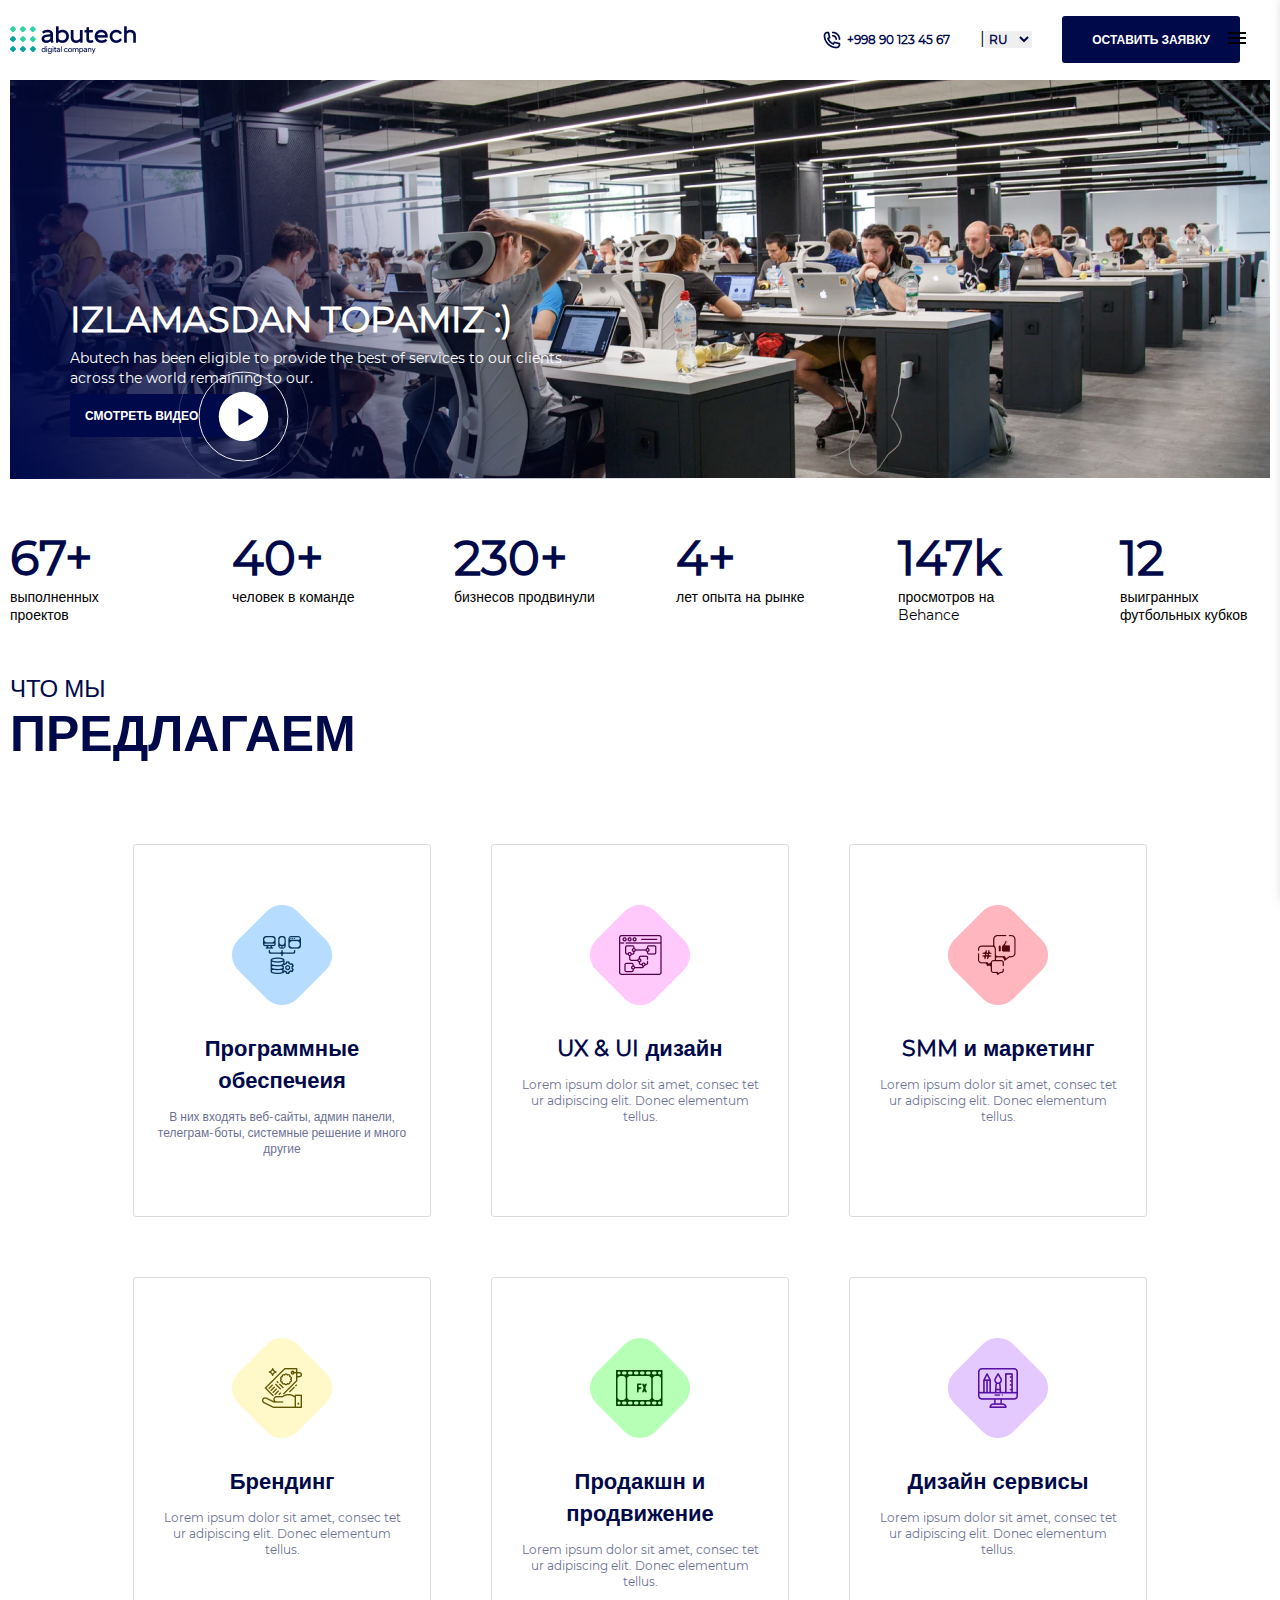
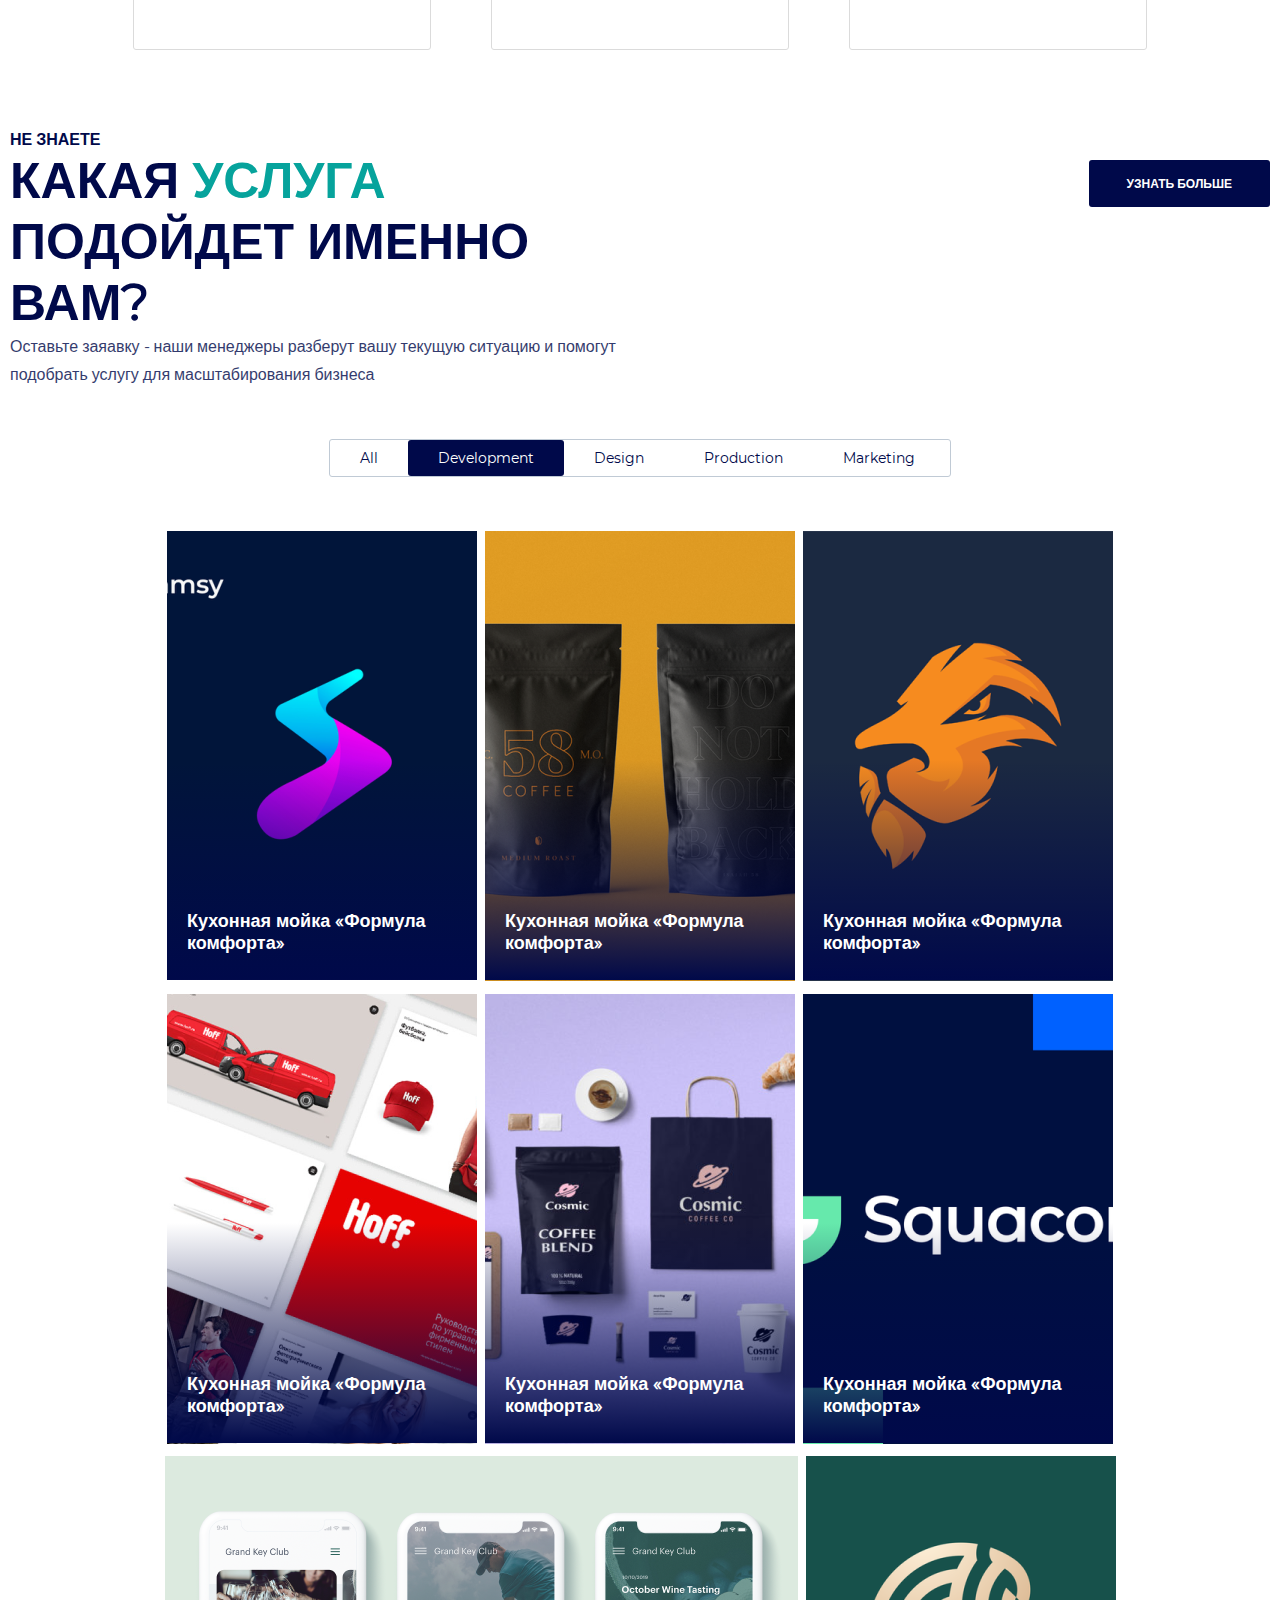
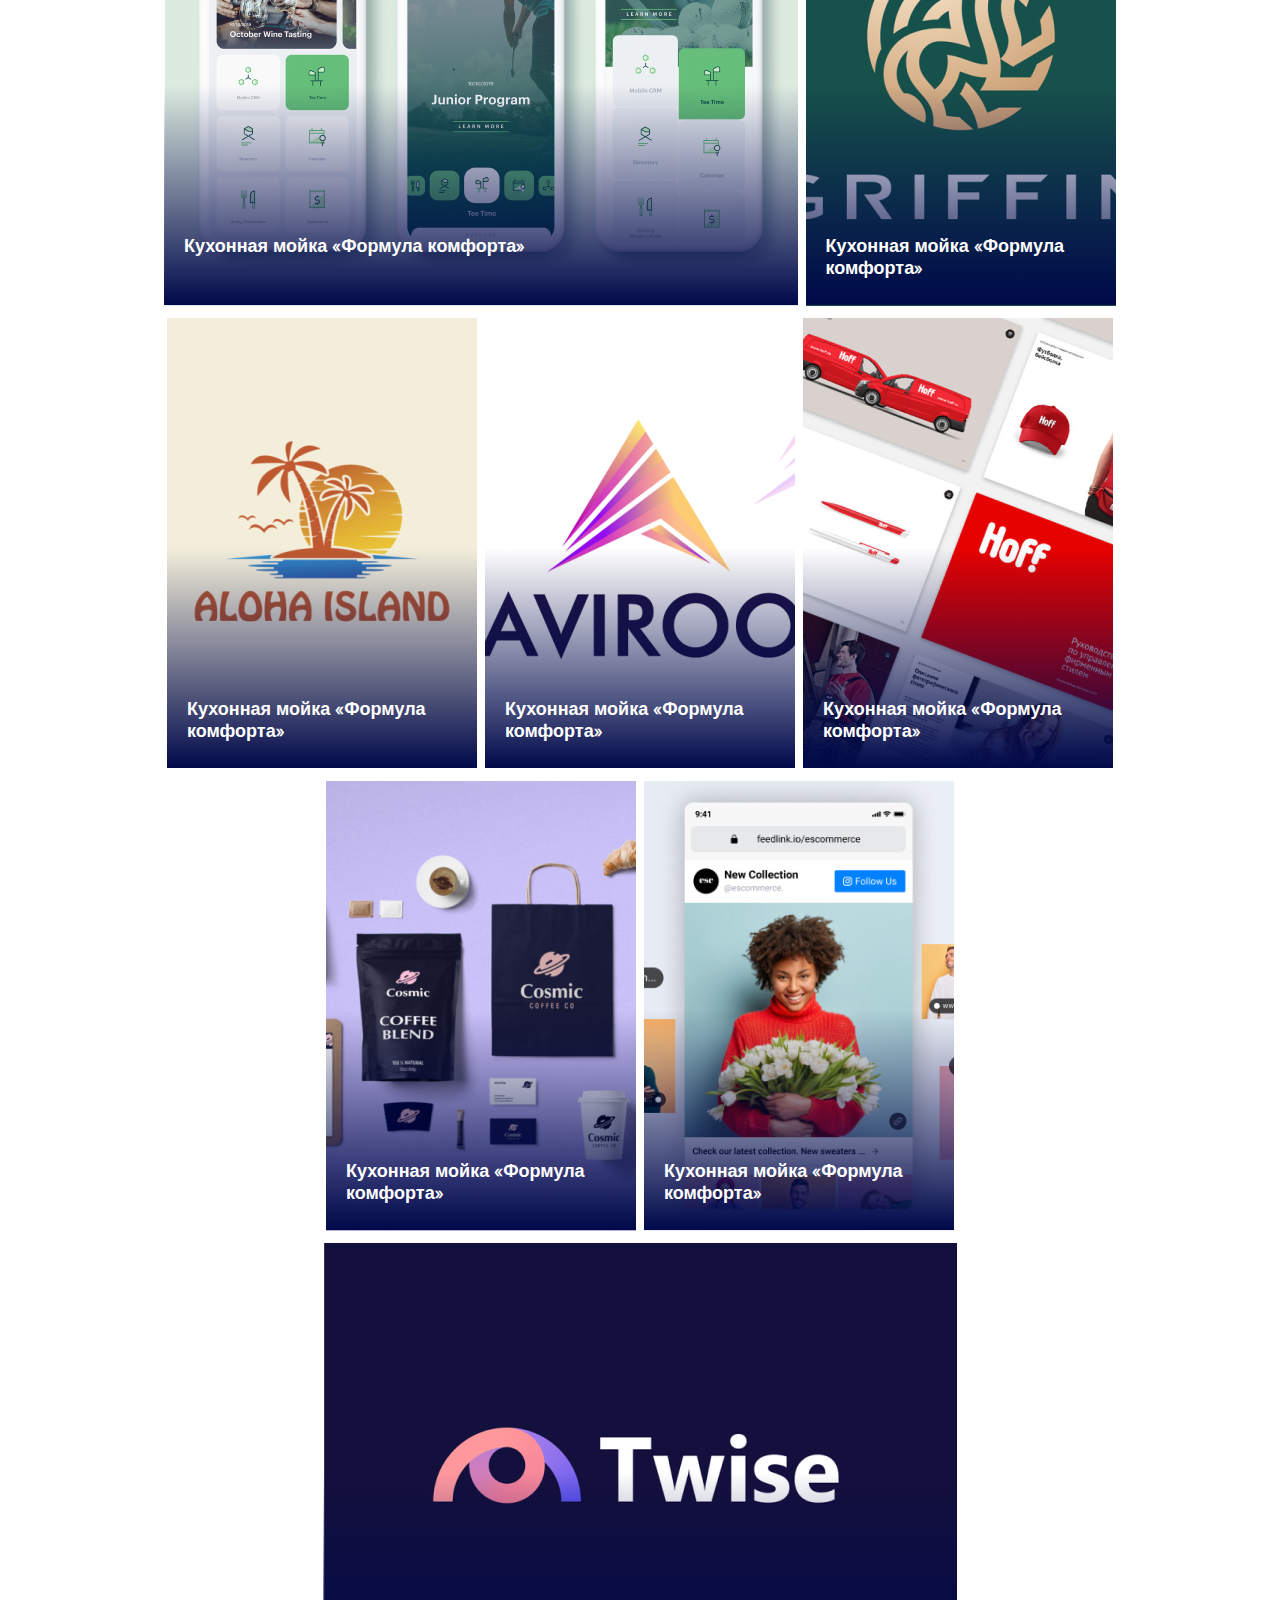
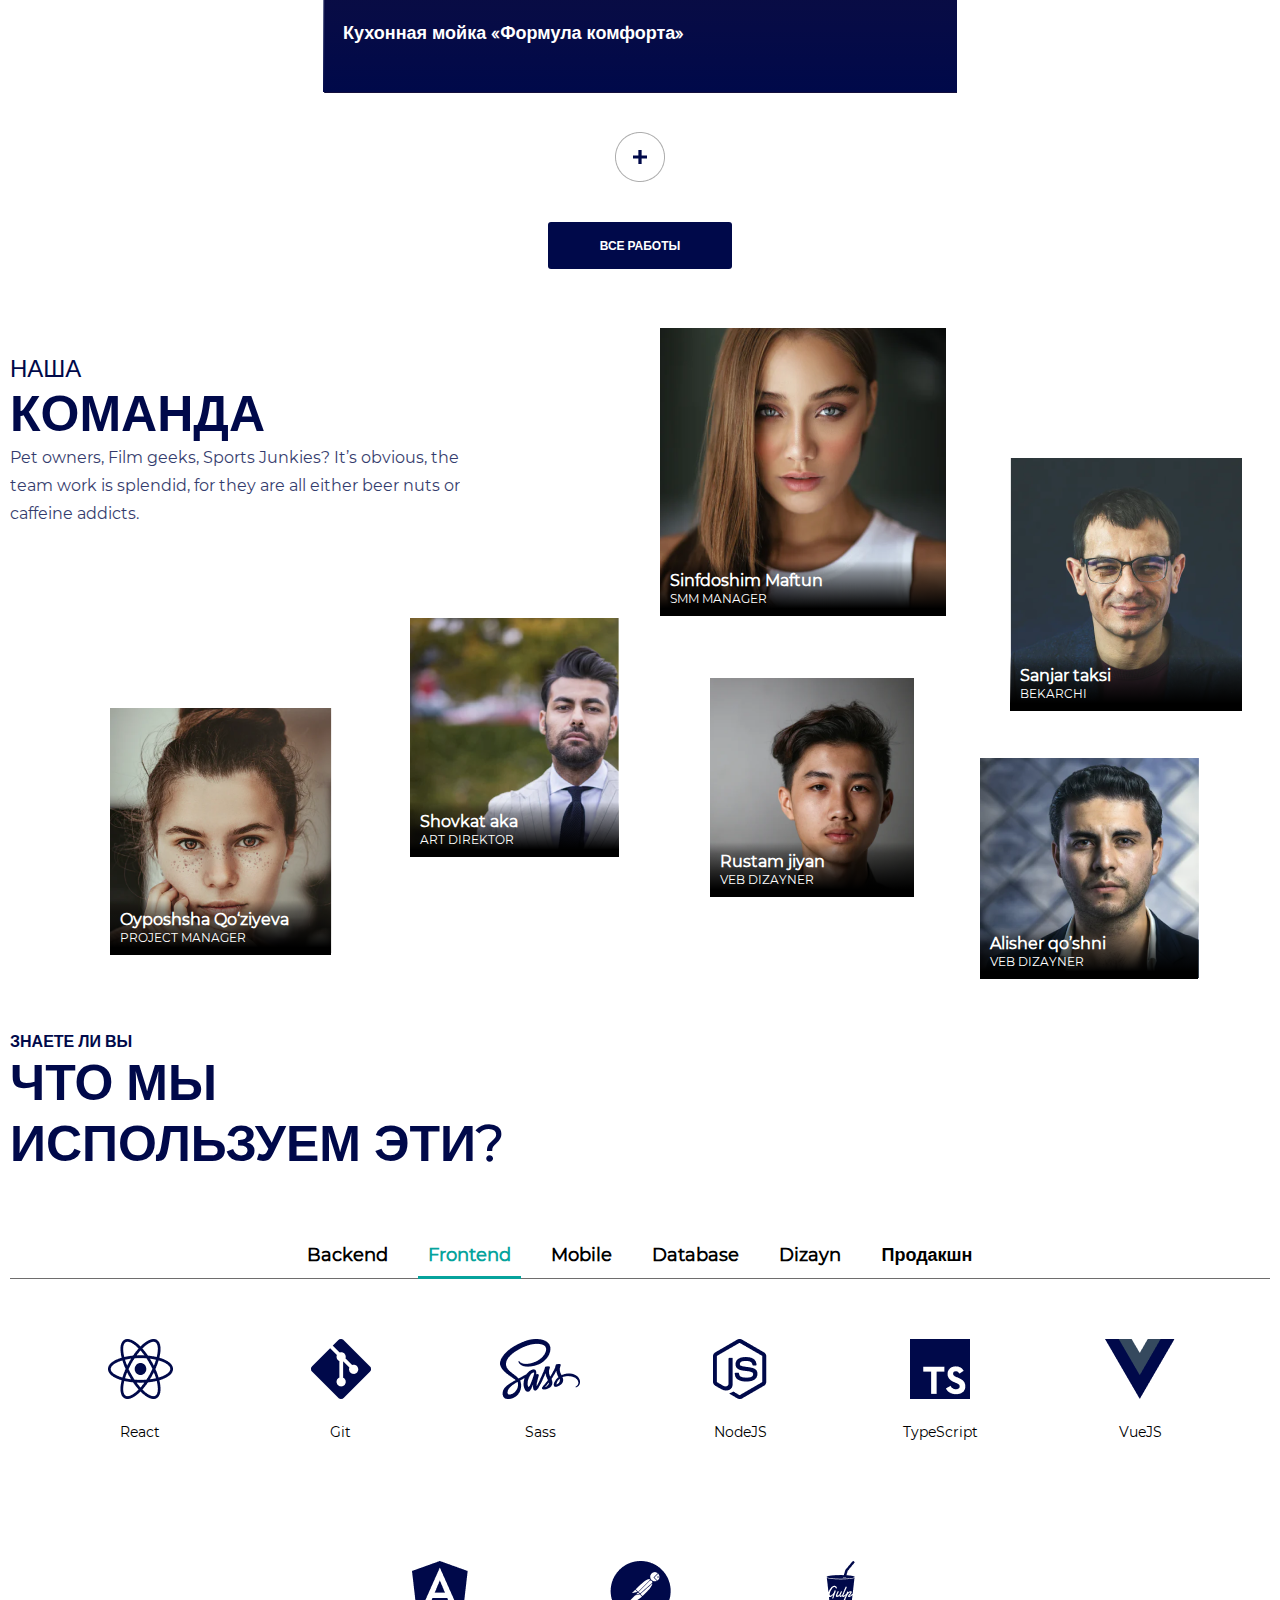
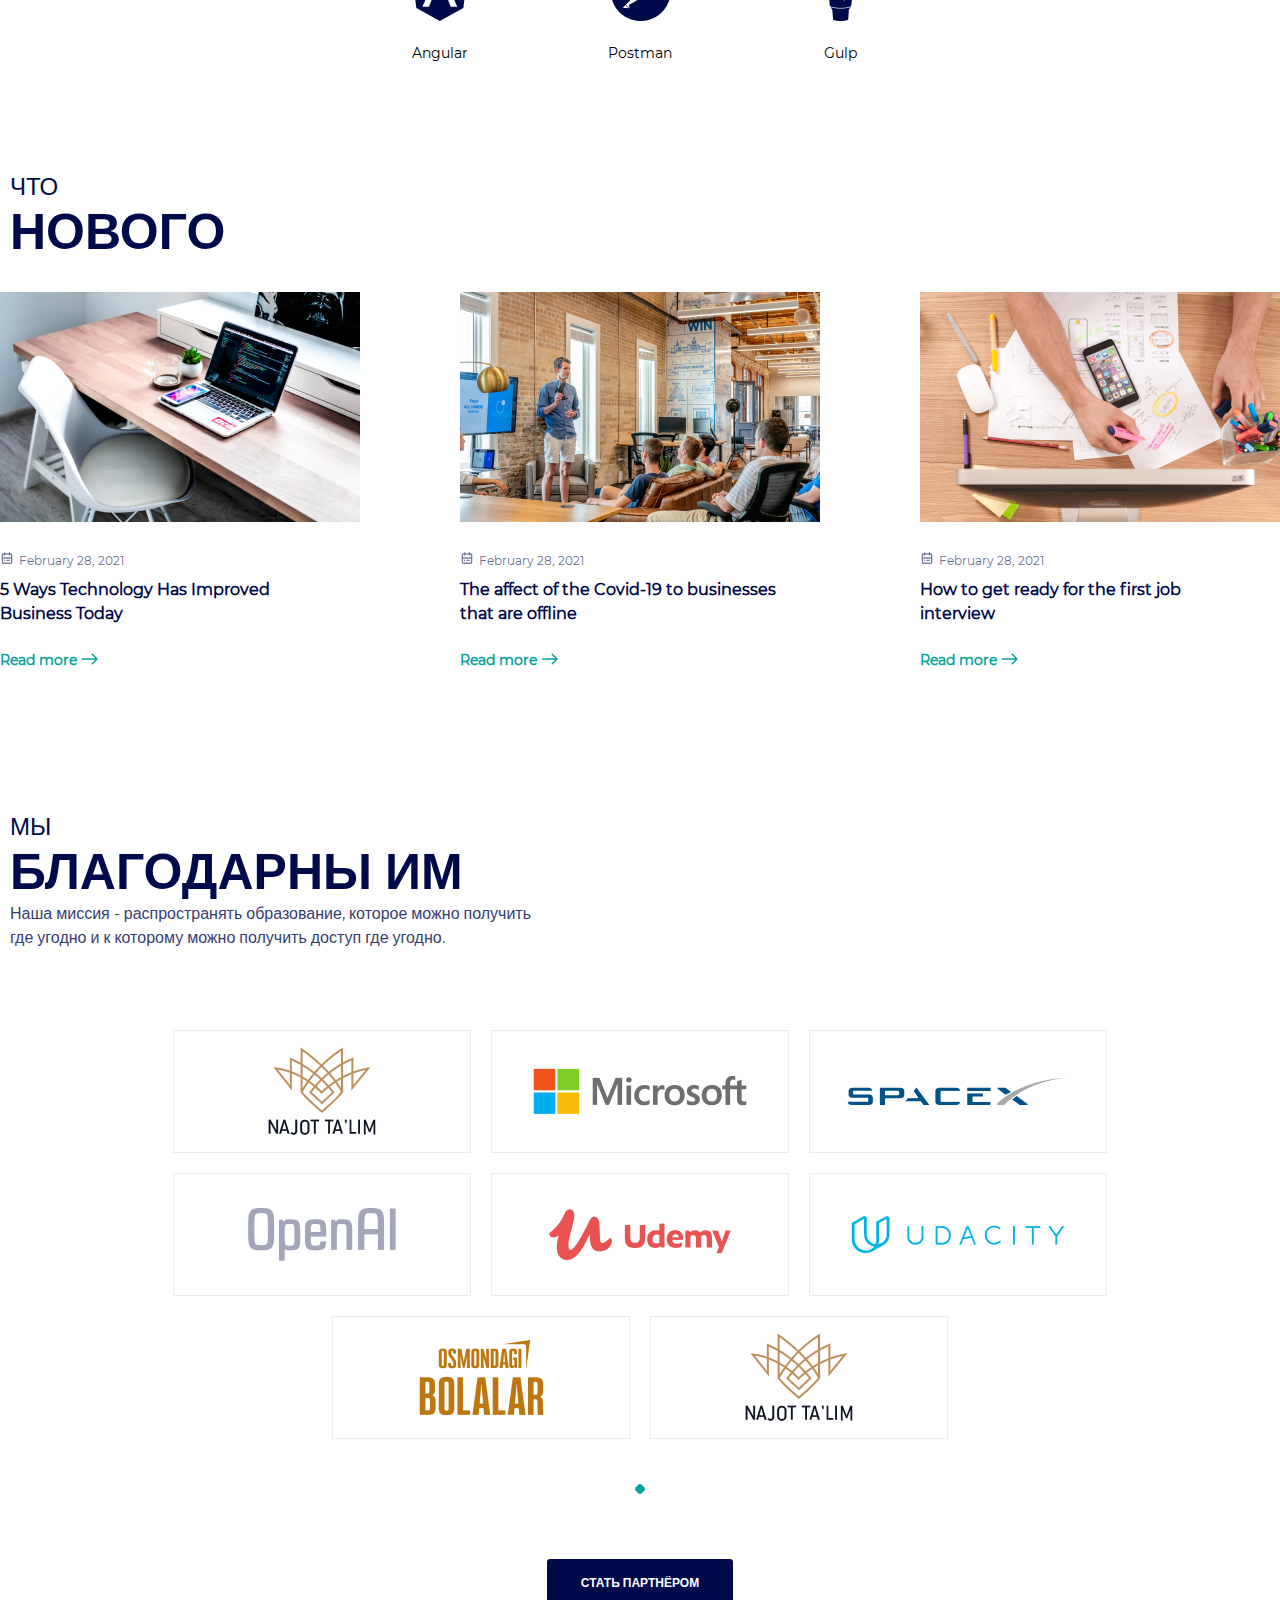
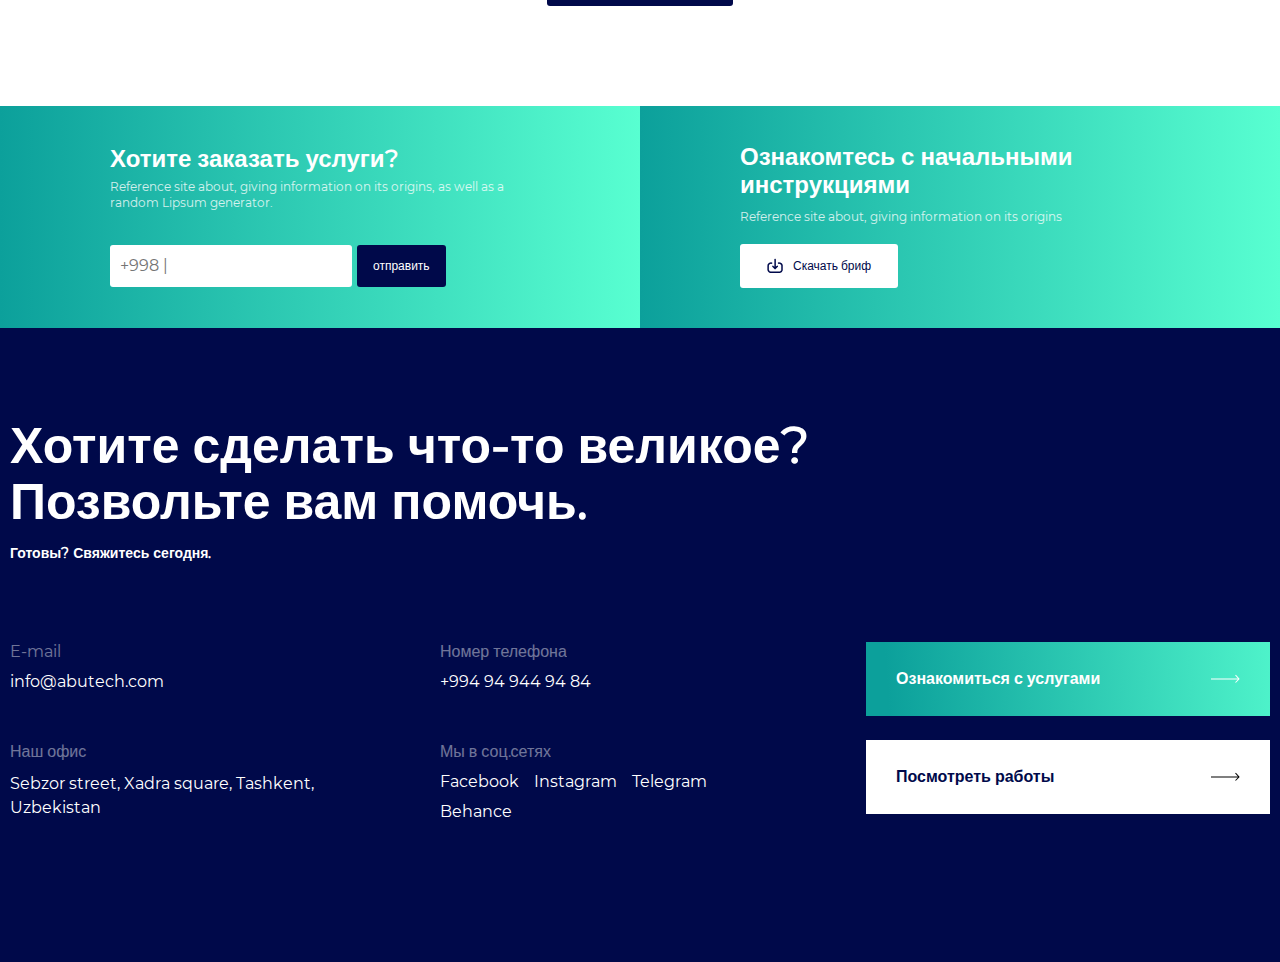
==== index.html @ 7e746afa "Add HTML codes" ====
<!DOCTYPE html>
<html lang="en">
<head>
    <meta charset="UTF-8">
    <meta http-equiv="X-UA-Compatible" content="IE=edge">
    <meta name="viewport" content="width=device-width, initial-scale=1.0">
    <link rel="shortcut icon" href="./image/abutech-logo.jpg" type="image/x-icon">
    <title>Abutech</title>
    <link href="https://fonts.googleapis.com/icon?family=Material+Icons" rel="stylesheet">
    <link rel="stylesheet" href="./css/main.min.css">
</head>
<body>
    <header class="header">
        <div class="container">
            <div class="header__wrapper">
                <a class="site-logo__link" href="index.html">
                    <img class="site-logo__image" src="./image/logo.png" alt="site logo">
                    <nav class="site-navigation">
                        <a class="header-tel__link" href="tel:+998 90 123 45 67">+998 90 123 45 67</a>|
                        <select id="lang">
                            <option value="eng">ENG</option>
                            <option value="rus" selected>RU</option>
                            <option value="uzb">UZ</option>
                        </select>
                        <a class="header__link-btn" href="#">оставить заявку</a>
                        
                    </nav>
                    <button class="ham">
                        <!-- X and menu icon SVGs from material icons https://material.io/resources/icons/ -->
                        <span class="menuIcon material-icons">
                          menu
                        </span>
                        <span class="xIcon material-icons">
                          close
                        </span>
                      </button>
                      <div class="menu">
                        <a href="index.html"><img class="menu-logo" src="./image/logo.png" alt="logo"></a>
                        <ul class="menu-link">
                            <li>ENG</li>
                            <li>RU</li>
                            <li>UZ</li>
                        </ul>
                          <ul class="menulist">
                            
                            <li><a class="menuLink" href="#">Главная</a></li>
                            <li><a class="menuLink" href="#">О нас</a></li>
                            <li><a class="menuLink" href="#">Сервисы</a></li>
                            <li><a class="menuLink" href="#">Ресурсы</a></li>
                            <li><a class="menuLink" href="#">Проекты</a></li>
                            <li><a class="menuLink" href="#">Контакты</a></li>
                          </ul>
                          <a class="header-menu__link-btn" href="#">оставить заявку</a>
                          <div class="menu-footer">
                              <ul class="menu-list">
                                  <li class="menu-list-item">
                                      <p class="menu-item-text">Номер телефона</p>
                                      <a class="menu-tel" href="tel:+99494944984">+994 94 944 94 84 </a>
                                  </li>
                                  <li class="smsite-items">
                                      <p>Мы в соц.сетях</p>
                                      <ul class="menu-smsite">
                                        <li class="menu-sites__item"><a class="menu__smsites-link" href="#">Facebook</a></li>
                                        <li class="menu-sites__item"><a class="menu__smsites-link" href="#">Instagram</a></li>
                                        <li class="menu-sites__item"><a class="menu__smsites-link" href="#">Telegram</a></li>
                                        <li class="menu-sites__item"><a class="menu__smsites-link" href="#">Behance</a></li>
                                      </ul>
                                  </li>
                              </ul>
                      </div>
                      </div>
                      <script>
                          var menu = document.querySelector(".menu")
                            var ham = document.querySelector(".ham")
                            var xIcon = document.querySelector(".xIcon")
                            var menuIcon = document.querySelector(".menuIcon")

                            ham.addEventListener("click", toggleMenu)

                            function toggleMenu() {
                            if (menu.classList.contains("showMenu")) {
                                menu.classList.remove("showMenu");
                                xIcon.style.display = "none";
                                menuIcon.style.display = "block";
                            } else {
                                menu.classList.add("showMenu");
                                xIcon.style.display = "block";
                                menuIcon.style.display = "none";
                            }
                            }

                            var menuLinks = document.querySelectorAll(".menuLink")

                            menuLinks.forEach(
                            function (menuLink) {
                                menuLink.addEventListener("click", toggleMenu)
                            }
                            )
                      </script>
                </a>
            </div>
        </div>
    </header>
    <main class="site-main">
        <section class="hero-section">
            <div class="container">
                <div class="hero-wrapper">
                    <h1 class="hero-lead">izlamasdan topamiz :)</h1>
                    <p class="hero-text">Abutech has been eligible to provide the best of services to our clients across the world remaining to our.</p>
                    <a class="hero-link" href="https://www.youtube.com/channel/UC830hxO04F_uxueEEk3_0zA/featured">Смотреть видео<svg class="hero-link__img" width="71" height="71" viewBox="0 0 71 71" fill="none" xmlns="http://www.w3.org/2000/svg">
                        <circle cx="35.5" cy="35.5" r="13.5" fill="white"/>
                        <circle cx="35.5" cy="35.5" r="24.25" stroke="white" stroke-width="0.5"/>
                        <circle opacity="0.5" cx="35.5" cy="35.5" r="35.4" stroke="white" stroke-width="0.2"/>
                        <path d="M41 35.7631L32.75 40.5263V31L41 35.7631Z" fill="#00094A"/>
                        <animateTransform attributeName="transform"
                        type="scale"
                        from="1 1"
                        to="2 2"
                        begin="0s"
                        dur="1s"
                        repeatCount="indefinite"/>
                        </svg>
                        </a>
                </div>
            </div>
    </section> 
    <section class="our-results">
        <div class="container">
            <div class="our-results__wrapper">
                <ul class="our-results__list">
                    <li class="our-results__item">
                        <h2 class="our-results-item__lead">67+</h2>
                        <p class="our-results-item__text">выполненных
                            проектов</p>
                    </li>
                    <li class="our-results__item">
                        <h2 class="our-results-item__lead">40+</h2>
                        <p class="our-results-item__text">человек в команде</p>
                    </li>
                    <li class="our-results__item">
                        <h2 class="our-results-item__lead">230+</h2>
                        <p class="our-results-item__text">бизнесов продвинули</p>
                    </li>
                    <li class="our-results__item">
                        <h2 class="our-results-item__lead">4+</h2>
                        <p class="our-results-item__text">лет опыта на рынке</p>
                    </li>
                    <li class="our-results__item">
                        <h2 class="our-results-item__lead">147k</h2>
                        <p class="our-results-item__text">просмотров на Behance</p>
                    </li>
                    <li class="our-results__item">
                        <h2 class="our-results-item__lead">12</h2>
                        <p class="our-results-item__text">выигранных
                            футбольных кубков</p>
                    </li>
                </ul>
            </div>
        </div>
    </section> 
    <section class="service">
        <div class="container">
            <div class="service__wrapper">
                <p class="service__text">ЧТО МЫ</p>
                <h2 class="service__lead">ПРЕДЛАГАЕМ</h2>
                <ul class="service__list">
                    <li class="service__item">
                        <img class="service-item__img" src="./image/program.png" alt="program">
                        <h3 class="service-item__lead">Программные обеспечеия</h3>
                        <p class="service-item__text">В них входять веб-сайты, админ панели, телеграм-боты, системные решение и много другие</p>
                    </li>
                    <li class="service__item">
                        <img class="service-item__img" src="./image/ux-ui.png" alt="ux ui design">
                        <h3 class="service-item__lead">UX & UI дизайн</h3>
                        <p class="service-item__text">Lorem ipsum dolor sit amet, consec tet ur adipiscing elit. Donec elementum tellus.</p>
                    </li>
                    <li class="service__item">
                        <img class="service-item__img" src="./image/smm.png" alt="smm"><img class="smm-center" src="./image/smm-center.png" alt="smm">
                        <h3 class="service-item__lead">SMM и маркетинг</h3>
                        <p class="service-item__text">Lorem ipsum dolor sit amet, consec tet ur adipiscing elit. Donec elementum tellus.</p>
                    </li>
                    <li class="service__item">
                        <img class="service-item__img" src="./image/brending.png" alt="brending">
                        <h3 class="service-item__lead">Брендинг</h3>
                        <p class="service-item__text">Lorem ipsum dolor sit amet, consec tet ur adipiscing elit. Donec elementum tellus.</p>
                    </li>
                    <li class="service__item">
                        <img class="service-item__img" src="./image/graphic.png" alt="graphic gesign"><img class="graphic-center" src="./image/graphic-center.png" alt="graphic-center">
                        <h3 class="service-item__lead">Продакшн и продвижение</h3>
                        <p class="service-item__text">Lorem ipsum dolor sit amet, consec tet ur adipiscing elit. Donec elementum tellus.</p>
                    </li>
                    <li class="service__item">
                        <img class="service-item__img" src="./image/gesign.png" alt="design">
                        <h3 class="service-item__lead">Дизайн сервисы</h3>
                        <p class="service-item__text">Lorem ipsum dolor sit amet, consec tet ur adipiscing elit. Donec elementum tellus.</p>
                    </li>
                </ul>
            </div>
        </div>
    </section> 
    <section class="help-results">
        <div class="container">
            <div class="help-results__wrapper">
                <div class="help-results__content">
                    <div class="help-results__title">
                        <p class="help-results__text">НЕ ЗНАЕТЕ</p>
                        <h2 class="help-results__title-lead">КАКАЯ <span>УСЛУГА</span> ПОДОЙДЕТ ИМЕННО ВАМ?</h2>
                        <p class="help-results__title-text">Оставьте заяавку - наши менеджеры разберут вашу текущую ситуацию и помогут подобрать услугу для масштабирования бизнеса</p>
                    </div>
                    <a class="help-results__link" href="#">узнать больше</a>
                </div>
                <ul class="results-list">
                    <li class="results-item">
                        <a class="results-link" href="#">
                            All
                        </a>
                    </li>
                    <li class="results-item">
                        <a class="results-link results-item--active" href="#">
                            Development
                        </a>
                    </li>
                    <li class="results-item">
                        <a class="results-link" href="#">
                            Design
                        </a>
                    </li>
                    <li class="results-item">
                        <a class="results-link" href="#">
                            Production
                        </a>
                    </li>
                    <li class="results-item">
                        <a class="results-link" href="#">
                            Marketing
                        </a>
                    </li>
                </ul>
                <ul class="maket-list">
                    <li class="maket-item">
                        <a href="#">
                            <img class="maket-item__img" src="./image/maket1.png" alt="bizning ishlar">              
                        </a>
                        <div class="item-gradient">
                            <p class="item-text">Кухонная мойка «Формула комфорта»</p>
                        </div> 
                    </li>
                    <li class="maket-item">
                        <a href="#">
                            <img class="maket-item__img" src="./image/maket2.png" alt="bizning ishlar">
                        </a>
                        <div class="item-gradient">
                            <p class="item-text">Кухонная мойка «Формула комфорта»</p>
                        </div> 
                    </li>
                    <li class="maket-item">
                        <a href="#">
                            <img class="maket-item__img" src="./image/maket3.png" alt="bizning ishlar">
                        </a>
                        <div class="item-gradient">
                            <p class="item-text">Кухонная мойка «Формула комфорта»</p>
                        </div> 
                    </li>
                    <li class="maket-item">
                        <a href="#">
                            <img class="maket-item__img" src="./image/maket4.png" alt="bizning ishlar">
                        </a>
                        <div class="item-gradient">
                            <p class="item-text">Кухонная мойка «Формула комфорта»</p>
                        </div> 
                    </li>
                    <li class="maket-item">
                        <a href="#">
                            <img class="maket-item__img" src="./image/maket5.png" alt="bizning ishlar">
                        </a>
                        <div class="item-gradient">
                            <p class="item-text">Кухонная мойка «Формула комфорта»</p>
                        </div> 
                    </li>
                    <li class="maket-item">
                        <a href="#">
                            <img class="maket-item__img" src="./image/maket6.png" alt="bizning ishlar">
                        </a>
                        <div class="item-gradient">
                            <p class="item-text">Кухонная мойка «Формула комфорта»</p>
                        </div> 
                    </li>
                    <li class="maket-item">
                        <a href="#">
                            <img class="maket-item__img" src="./image/maket7.png" alt="bizning ishlar">
                        </a>
                        <div class="item-gradient--long">
                            <p class="item-text">Кухонная мойка «Формула комфорта»</p>
                        </div> 
                    </li>
                    <li class="maket-item">
                        <a href="#">
                            <img class="maket-item__img" src="./image/maket8.png" alt="bizning ishlar">
                        </a>
                        <div class="item-gradient">
                            <p class="item-text">Кухонная мойка «Формула комфорта»</p>
                        </div> 
                    </li>
                    <li class="maket-item">
                        <a href="#">
                            <img class="maket-item__img" src="./image/maket9.png" alt="bizning ishlar">
                        </a>
                        <div class="item-gradient">
                            <p class="item-text">Кухонная мойка «Формула комфорта»</p>
                        </div> 
                    </li>
                    <li class="maket-item">
                        <a href="#">
                            <img class="maket-item__img" src="./image/maket10.png" alt="bizning ishlar">
                        </a>
                        <div class="item-gradient">
                            <p class="item-text">Кухонная мойка «Формула комфорта»</p>
                        </div> 
                    </li>
                    <li class="maket-item">
                        <a href="#">
                            <img class="maket-item__img" src="./image/maket11.png" alt="bizning ishlar">
                        </a>
                        <div class="item-gradient">
                            <p class="item-text">Кухонная мойка «Формула комфорта»</p>
                        </div> 
                    </li>
                    <li class="maket-item">
                        <a href="#">
                            <img class="maket-item__img" src="./image/maket12.png" alt="bizning ishlar">
                        </a>
                        <div class="item-gradient">
                            <p class="item-text">Кухонная мойка «Формула комфорта»</p>
                        </div> 
                    </li>
                    <li class="maket-item">
                        <a href="#">
                            <img class="maket-item__img" src="./image/maket13.png" alt="bizning ishlar">
                        </a>
                        <div class="item-gradient">
                            <p class="item-text">Кухонная мойка «Формула комфорта»</p>
                        </div> 
                    </li>
                    <li class="maket-item">
                        <a href="#">
                            <img class="maket-item__img" src="./image/maket14.png" alt="bizning ishlar">
                        </a>
                        <div class="item-gradient--long">
                            <p class="item-text">Кухонная мойка «Формула комфорта»</p>
                        </div> 
                    </li>
                </ul>
                <div class="maket-links">
                    <a class="more" href="#"><img src="./image/more.png" alt="plus"></a>
                    <a class="maket-link" href="#">все работы</a>
                </div>
            </div>
        </div>
    </section>
    <section class="group">
        <div class="container">
            <div class="group__wrapper">
                <p class="group__title">НАША</p>
                <h2 class="group__lead">КОМАНДА</h2>
                <p class="group__text">Pet owners, Film geeks, Sports Junkies? It’s obvious, the team work is splendid, for they are all either beer nuts or caffeine addicts.</p>
                <div class="Smm-manager">
                    <img src="./image/smm-manager.png" alt="smms">
                    <div class="group-gradiend">
                        <h4>Sinfdoshim Maftun</h4>
                        <p>Smm manager</p>
                    </div>
                </div>
                <div class="Bekarchi">
                    <img src="./image/bekarchi.png" alt="bekarchi">
                    <div class="group-gradiend">
                        <h4>Sanjar taksi</h4>
                        <p>Bekarchi</p>
                    </div>
                </div>
                <div class="Project-manager">
                    <img src="./image/project-manager.png" alt="project">
                    <div class="group-gradiend--project">
                        <h4>Oyposhsha Qo‘ziyeva</h4>
                        <p>Project manager</p>
                    </div>
                </div>
                <div class="art-direktor">
                    <img src="./image/art-designer.png" alt="art-designer">
                    <div class="group-gradiend">
                        <h4>Shovkat aka</h4>
                        <p>art direktor</p>
                    </div>
                </div>
                <div class="veb-dizayner">
                    <img src="./image/veb-dizayner.png" alt="veb veb-dizayner">
                    <div class="group-gradiend">
                        <h4>Rustam jiyan</h4>
                        <p>veb dizayner</p>
                    </div>
                </div>
                <div class="veb-dizayner2">
                    <img src="./image/veb-dizayner2.png" alt="veb-dizayner2">
                    <div class="group-gradiend--veb2">
                        <h4>Alisher qo’shni</h4>
                        <p>veb dizayner</p>
                    </div>
                </div>
            </div>
        </div>
    </section> 
    <section class="technology">
        <div class="container">
            <div class="technology__wrapper">
                <p class="technology__text">ЗНАЕТЕ ЛИ ВЫ</p>
                <h2 class="technology__lead">ЧТО МЫ ИСПОЛЬЗУЕМ ЭТИ?</h2>
                <ul class="technology__list">
                    <li class="technology__item">
                        <a class="technology__link" href="#">
                            Backend
                        </a>
                    </li>
                    <li class="technology__item">
                        <a class="technology__link technology__link--active" href="#">
                            Frontend
                        </a>
                    </li>
                    <li class="technology__item">
                        <a class="technology__link" href="#">
                            Mobile
                        </a>
                    </li>
                    <li class="technology__item">
                        <a class="technology__link" href="#">
                            Database
                        </a>
                    </li>
                    <li class="technology__item">
                        <a class="technology__link" href="#">
                            Dizayn
                        </a>
                    </li>
                    <li class="technology__item">
                        <a class="technology__link" href="#">
                            Продакшн
                        </a>
                    </li>
                </ul>
                
                <ul class="technologys__list">
                    <li class="technologys__item">
                        <img class="technologys-item__img" src="./image/react.png" alt="react">
                        <p class="technologys-item__text">React</p>
                    </li>
                    <li class="technologys__item">
                        <img class="technologys-item__img" src="./image/git.png" alt="git">
                        <p class="technologys-item__text">Git</p>
                    </li>
                    <li class="technologys__item">
                        <img class="technologys-item__img" src="./image/sass.png" alt="sass">
                        <p class="technologys-item__text">Sass</p>
                    </li>
                    <li class="technologys__item">
                        <img class="technologys-item__img" src="./image/nodejs.png" alt="nodejs">
                        <p class="technologys-item__text">NodeJS</p>
                    </li>
                    <li class="technologys__item">
                        <img class="technologys-item__img" src="./image/typescript.png" alt="typescript">
                        <p class="technologys-item__text">TypeScript</p>
                    </li>
                    <li class="technologys__item">
                        <img class="technologys-item__img" src="./image/vuejs.png" alt="vuejs">
                        <p class="technologys-item__text">VueJS</p>
                    </li>
                    <li class="technologys__item">
                        <img class="technologys-item__img" src="./image/angular.png" alt="angular">
                        <p class="technologys-item__text">Angular</p>
                    </li>
                    <li class="technologys__item">
                        <img class="technologys-item__img" src="./image/postman.png" alt="postman">
                        <p class="technologys-item__text">Postman</p>
                    </li>
                    <li class="technologys__item">
                        <img class="technologys-item__img" src="./image/gulp.png" alt="gulp">
                        <p class="technologys-item__text">Gulp</p>
                    </li>
                </ul>
            </div>
        </div>
    </section>
    <section class="news">
        <div class="container">
            <div class="news__wrapper">
                <p class="news__text">ЧТО</p>
                <h2 class="news__lead">НОВОГО</h2>
                <ul class="news__list">
                    <li class="news__item">
                        <img class="news-item__image" src="./image/news-item1.png" alt="news">
                        <div class="news-item__content">
                            <p class="item-content__text">February 28, 2021</p>
                            <h4 class="item-content__lead">5 Ways Technology Has Improved Business Today</h4>
                            <a class="item-content__link" href="#">Read more</a>
                        </div>
                    </li>
                    <li class="news__item">
                        <img class="news-item__image" src="./image/news-item2.png" alt="news">
                        <div class="news-item__content">
                            <p class="item-content__text">February 28, 2021</p>
                            <h4 class="item-content__lead">The affect of the Covid-19 to businesses that are offline</h4>
                            <a class="item-content__link" href="#">Read more</a>
                        </div>
                    </li>
                    <li class="news__item">
                        <img class="news-item__image" src="./image/news-item3.png" alt="news">
                        <div class="news-item__content">
                            <p class="item-content__text">February 28, 2021</p>
                            <h4 class="item-content__lead">How to get ready for the first job interview</h4>
                            <a class="item-content__link" href="#">Read more</a>
                        </div>
                    </li>
                </ul>
            </div>
        </div>
    </section> 
    <section class="sponsors">
        <div class="container">
            <div class="sponsors__wrapper">
                <p class="sponsors__text">МЫ</p>
                <h2 class="sponsors__lead">БЛАГОДАРНЫ ИМ</h2>
                <p class="sponsors__title">Наша миссия - распространять образование, которое можно получить где угодно и к которому можно получить доступ где угодно.</p>
                <ul class="sponsors__list">
                    <li class="sponsors__item">
                        <img class="sponsors-item__img" src="./image/najot-talim.png" alt="najot-talim">
                    </li>
                    <li class="sponsors__item">
                        <img class="sponsors-item__img" src="./image/microsoft.png" alt="microsoft">
                    </li>
                    <li class="sponsors__item">
                        <img class="sponsors-item__img" src="./image/spacex.png" alt="spacex">
                    </li>
                    <li class="sponsors__item">
                        <img class="sponsors-item__img" src="./image/openai.png" alt="openai">
                    </li>
                    <li class="sponsors__item">
                        <img class="sponsors-item__img" src="./image/udemy.png" alt="udemy">
                    </li>
                    <li class="sponsors__item">
                        <img class="sponsors-item__img" src="./image/udacity.png" alt="udacity">
                    </li>
                    <li class="sponsors__item">
                        <img class="sponsors-item__img" src="./image/osmondagi-bolalar.png" alt="osmondagi-bolalar">
                    </li>
                    <li class="sponsors__item">
                        <img class="sponsors-item__img" src="./image/najot-talim.png" alt="najot-talim">
                    </li>
                </ul>
                <img class="sponsors__skroll" src="./image/button.png" alt="btn">
                <a class="sponsors__link" href="#">стать партнёром</a>
            </div>
        </div>
    </section>
    <section class="order">
        <div class="container">
            <div class="order__wrapper">
                <div class="order__tel-content">
                    <h3 class="tel-content__lead">Хотите заказать услуги?</h3>
                    <p class="tel-content__text">Reference site about, giving information on its origins, as well as a random Lipsum generator.</p>
                    <form action="https://echo.htmlacademy.ru">
                        <input class="tel-content__input" type="tel" name="tel" id="tel" placeholder="+998 |">
                        <button class="tel-content__btn" type="submit">отправить</button>
                    </form>
                </div>
                <div class="order__download-content">
                    <h3 class="download-content__lead">Ознакомтесь с начальными
                        инструкциями</h3>
                    <p class="download-content__text">Reference site about, giving information on its origins</p>
                    <button class="download-content__btn"><img src="./image/Downlaod.png" alt="Downlaod"> Скачать бриф</button>
                </div>
            </div>
        </div>
    </section>
    </main>
    <footer class="footer">
        <div class="container">
            <div class="footer__wrapper">
                <h2 class="footer__lead">Хотите сделать что-то великое? Позвольте вам помочь.</h2>
                <p class="footer__text">Готовы? Свяжитесь сегодня.</p>
                <div class="footer__big-box">
                    <ul class="footer__list">
                        <li class="footer__item">
                            <p class="footer-item__text">E-mail</p>
                            <a class="footer-item__link" href="mailto:info@abutech.com">info@abutech.com</a>
                        </li>
                        <li class="footer__item">
                            <p class="footer-item__text">Номер телефона</p>
                            <a class="footer-item__link" href="tel:+994 94 944 94 84 ">+994 94 944 94 84 </a>
                        </li>
                        <li class="footer__item">
                            <p class="footer-item__text">Наш офис</p>
                            <p class="footer-item__address">Sebzor street, Xadra square, Tashkent, Uzbekistan</p>
                        </li>
                        <li class="footer__item hidden">
                            <p class="footer-item__text">Мы в соц.сетях</p>
                            <ul class="smdites__list">
                                <li class="smsites__item"><a class="footer__smsites-link" href="#">Facebook</a></li>
                                <li class="smsites__item"><a class="footer__smsites-link" href="#">Instagram</a></li>
                                <li class="smsites__item"><a class="footer__smsites-link" href="#">Telegram</a></li>
                                <li class="smsites__item"><a class="footer__smsites-link" href="#">Behance</a></li>
                            </ul>
                        </li>
                    </ul>
                    <div class="footer__link-btn">
                        <a class="footer__btn" href="#">Ознакомиться с услугами <img src="./image/footer-white-vector.png" alt="footer-white-vector"></a>
                        <a class="footer__btn white" href="#">Посмотреть работы <img src="./image/footer-black-vector.png" alt="footer-black-vector"></a>
                    </div>
                    <div class="footer__item sm-hidden">
                        <p class="footer-item__text">Мы в соц.сетях</p>
                        <ul class="smdites__list">
                            <li class="smsites__item"><a class="footer__smsites-link" href="#">Facebook</a></li>
                            <li class="smsites__item"><a class="footer__smsites-link" href="#">Instagram</a></li>
                            <li class="smsites__item"><a class="footer__smsites-link" href="#">Telegram</a></li>
                            <li class="smsites__item"><a class="footer__smsites-link" href="#">Behance</a></li>
                        </ul>
                    </div>
                
                </div>
            </div>
        </div>
    </footer>
</body>
</html>
---- css/main.min.css ----
/*! normalize.css v8.0.1 | MIT License | github.com/necolas/normalize.css */html{line-height:1.15;-webkit-text-size-adjust:100%}body{margin:0}main{display:block}h1{font-size:2em;margin:0.67em 0}hr{-webkit-box-sizing:content-box;box-sizing:content-box;height:0;overflow:visible}pre{font-family:monospace, monospace;font-size:1em}a{background-color:transparent}abbr[title]{border-bottom:none;text-decoration:underline;-webkit-text-decoration:underline dotted;text-decoration:underline dotted}b,strong{font-weight:bolder}code,kbd,samp{font-family:monospace, monospace;font-size:1em}small{font-size:80%}sub,sup{font-size:75%;line-height:0;position:relative;vertical-align:baseline}sub{bottom:-0.25em}sup{top:-0.5em}img{border-style:none}button,input,optgroup,select,textarea{font-family:inherit;font-size:100%;line-height:1.15;margin:0}button,input{overflow:visible}button,select{text-transform:none}button,[type="button"],[type="reset"],[type="submit"]{-webkit-appearance:button}button::-moz-focus-inner,[type="button"]::-moz-focus-inner,[type="reset"]::-moz-focus-inner,[type="submit"]::-moz-focus-inner{border-style:none;padding:0}button:-moz-focusring,[type="button"]:-moz-focusring,[type="reset"]:-moz-focusring,[type="submit"]:-moz-focusring{outline:1px dotted ButtonText}fieldset{padding:0.35em 0.75em 0.625em}legend{-webkit-box-sizing:border-box;box-sizing:border-box;color:inherit;display:table;max-width:100%;padding:0;white-space:normal}progress{vertical-align:baseline}textarea{overflow:auto}[type="checkbox"],[type="radio"]{-webkit-box-sizing:border-box;box-sizing:border-box;padding:0}[type="number"]::-webkit-inner-spin-button,[type="number"]::-webkit-outer-spin-button{height:auto}[type="search"]{-webkit-appearance:textfield;outline-offset:-2px}[type="search"]::-webkit-search-decoration{-webkit-appearance:none}::-webkit-file-upload-button{-webkit-appearance:button;font:inherit}details{display:block}summary{display:list-item}template{display:none}[hidden]{display:none}@font-face{font-family:'Montserrat';font-style:normal;font-weight:400;src:local(""),url("../fonts/montserrat-v18-latin-regular.woff2") format("woff2"),url("../fonts/montserrat-v18-latin-regular.woff") format("woff")}html{-webkit-box-sizing:border-box;box-sizing:border-box;height:100%;scroll-behavior:smooth}*{margin:0;padding:0;-webkit-box-sizing:border-box;box-sizing:border-box}body{padding:0;margin:0;font-family:'Montserrat', sans-serif;-webkit-user-select:none;-moz-user-select:none;-ms-user-select:none;user-select:none}.visually-hidden{position:absolute;width:1px;height:1px;margin:-1px;border:0;padding:0;clip:rect(0 0 0 0);overflow:hidden}.container{width:100%;max-width:1300px;padding:0 10px;margin:0 auto}.header{width:100%;position:fixed;z-index:999;background-color:#fff}.header__wrapper{display:-webkit-box;display:-ms-flexbox;display:flex;-webkit-box-align:center;-ms-flex-align:center;align-items:center;padding:16px 0}.site-logo__link{display:block}.site-logo__image{display:block}.site-navigation{margin-left:auto;display:-webkit-box;display:-ms-flexbox;display:flex;-webkit-box-align:center;-ms-flex-align:center;align-items:center}.header-tel__link{text-decoration:none;font-weight:600;font-size:12px;line-height:15px;text-transform:uppercase;color:#00094A;margin-right:30px}.header-tel__link::before{position:absolute;content:url("../../image/phone-call.png");background-repeat:no-repeat;margin-left:-25px;margin-top:-2px}.header-tel__link:hover,.site-logo__link:hover{opacity:0.7}#lang{font-size:12px;line-height:15px;color:#00094A;border:transparent;outline:none;font-weight:600;margin-right:30px;cursor:pointer}.header__link-btn{background-color:#00094A;border-radius:3px;font-weight:bold;font-size:12px;line-height:15px;text-align:center;text-transform:uppercase;color:#FFFFFF;text-decoration:none;padding:14px 28px;margin-right:30px;border:2px solid transparent;-webkit-transition:all 0.2s;transition:all 0.2s}.header__link-btn:hover{background-color:#fff;color:#333;border-color:#00094A}.ham{position:fixed;z-index:100;top:1rem;right:1.2rem;width:3rem;height:3rem;border:transparent solid 1px;background:transparent;cursor:pointer}.xIcon{display:none}.menu{position:fixed;top:0;right:0;bottom:0;width:280px;height:100vh;background:#ffffff;color:white;-webkit-transform:translateX(101%);transform:translateX(101%);-webkit-transition:-webkit-transform 0.2s;transition:-webkit-transform 0.2s;transition:transform 0.2s;transition:transform 0.2s, -webkit-transform 0.2s;list-style:none;padding-top:4rem;-webkit-box-shadow:-1px 0px 10px rgba(133,126,126,0.349);box-shadow:-1px 0px 10px rgba(133,126,126,0.349)}.menu-logo{margin-left:40px}.menulist{padding:0;margin:0;list-style:none;margin-top:50px;margin-left:40px}.menulist li{margin-bottom:10px}.showMenu{-webkit-transform:translateX(0);transform:translateX(0)}.menuLink{display:inline;font-weight:bold;font-size:20px;line-height:24px;color:#00094A;text-decoration:none}.menuLink:hover{color:#06A39C}.menu-footer{padding-left:40px;padding-top:25px;padding-top:20px;padding-bottom:35px;margin-top:7.3vw;background-color:#00094A}.menu-list{padding:0;margin:0;list-style:none}.menu-smsite{padding:0;margin:0;list-style:none;display:-webkit-box;display:-ms-flexbox;display:flex;-webkit-box-align:center;-ms-flex-align:center;align-items:center;-ms-flex-wrap:wrap;flex-wrap:wrap}.menu-smsite li{margin-right:8px;margin-bottom:5px}.menu-smsite li a{text-decoration:none;font-size:14px;line-height:17px;color:#FFFFFF}.menu-smsite li a:hover{color:#06A39C}.menu-item-text{font-size:16px;line-height:20px;color:#FFFFFF;opacity:0.44;margin-bottom:5px}.menu-tel{font-size:16px;line-height:20px;color:#FFFFFF;text-decoration:none}.menu-tel:hover{color:#06A39C}.smsite-items{margin-top:15px}.smsite-items p{font-size:16px;line-height:20px;color:#FFFFFF;opacity:0.44;margin-bottom:5px}.menu-link{display:none;padding:0;margin:0;list-style:none;color:#00094A;font-weight:bold;margin:1vw;margin-left:30px}.menu-link li{font-size:14px;padding:10px;border-radius:50%}.menu-link li:hover{background-color:#06A39C}.header-menu__link-btn{background-color:#00094A;border-radius:3px;font-weight:bold;font-size:12px;line-height:15px;text-transform:uppercase;color:#FFFFFF;text-decoration:none;padding:14px 28px;margin-right:30px;border:2px solid transparent;-webkit-transition:all 0.2s;transition:all 0.2s;display:none}@media only screen and (max-width: 768px){.site-navigation{display:none}.menu{padding-top:40px}.menuLink{display:inline;font-weight:bold;font-size:20px;line-height:24px;color:#00094A;text-decoration:none}.menu-link{display:-webkit-box;display:-ms-flexbox;display:flex}.menulist{margin-top:10px}.menulist li{margin-bottom:10px}.menu-footer{padding-left:40px;padding-top:25px;padding-top:20px;padding-bottom:35px;margin-top:2vw;background-color:#00094A}.header-menu__link-btn{display:block;width:186px;margin-left:10px}}.hero-section{padding-top:80px}.hero-wrapper{background:linear-gradient(57.22deg, #00094A .56%, rgba(0,9,74,0) 46.43%),url("../../image/hero-img.png");background-repeat:no-repeat;padding:195px 0 54px 60px}.hero-lead{font-weight:800;font-size:35px;line-height:43px;text-transform:uppercase;color:#FFFFFF;margin-bottom:7px}.hero-text{width:493px;font-weight:500;font-size:14px;line-height:20px;color:#FFFFFF;margin-bottom:18px}.hero-link{text-decoration:none;font-weight:bold;font-size:12px;line-height:15px;text-transform:uppercase;color:#FFFFFF;background-color:#00094A;border-radius:3px;padding:14px 69px 14px 15px;-webkit-transition:all 0.2s;transition:all 0.2s}.hero-link:hover{opacity:0.7}.hero-link__img{position:absolute;margin-top:-25px;margin-left:10px}.our-results__wrapper{padding-top:50px;padding-bottom:50px}.our-results__list{padding:0;margin:0;list-style:none;display:-webkit-box;display:-ms-flexbox;display:flex;-webkit-box-align:start;-ms-flex-align:start;align-items:start;width:100%;-webkit-box-pack:justify;-ms-flex-pack:justify;justify-content:space-between}.our-results__item{width:150px}.our-results-item__lead{font-size:48px;line-height:59px;color:#00094A}.our-results-item__text{font-weight:500;font-size:14px;line-height:18px}.service__text{font-weight:500;font-size:24px;line-height:29px;color:#00094A}.service__lead{font-size:50px;line-height:61px;color:#00094A}.service__list{width:100%;padding:0;margin:0;list-style:none;margin-top:50px;display:-webkit-box;display:-ms-flexbox;display:flex;-ms-flex-wrap:wrap;flex-wrap:wrap;-webkit-box-pack:center;-ms-flex-pack:center;justify-content:center;-webkit-box-align:center;-ms-flex-align:center;align-items:center;margin-left:auto;margin-right:auto}.service__item{width:298px;height:373px;text-align:center;margin:30px;padding:60px 23px;border:1px solid #DBDBDB;border-radius:3px}.service-item__img{margin-bottom:24px}.service-item__lead{font-size:22px;line-height:32px;text-align:center;color:#00094A;margin-bottom:12px}.service-item__text{font-weight:500;font-size:12px;line-height:16px;text-align:center;color:#00094A;opacity:0.6}.smm-center{position:absolute;margin-left:-70px;margin-top:30px}.graphic-center{position:absolute;margin-left:-74px;margin-top:32px}.help-results__wrapper{padding:50px 0}.help-results__content{padding:0 0 50px 0;display:-webkit-box;display:-ms-flexbox;display:flex;-webkit-box-align:start;-ms-flex-align:start;align-items:flex-start;-webkit-box-pack:justify;-ms-flex-pack:justify;justify-content:space-between}.help-results__text{font-weight:600;font-size:16px;line-height:20px;color:#00094A}.help-results__title{width:650px}.help-results__title-lead{font-size:50px;line-height:61px;color:#00094A}.help-results__title-lead span{color:#06A39C}.help-results__title-text{font-weight:500;font-size:16px;line-height:28px;color:#00094A;opacity:0.8}.help-results__link{margin-top:30px;text-decoration:none;font-weight:bold;font-size:12px;line-height:15px;text-align:center;text-transform:uppercase;color:#FFFFFF;background-color:#00094A;border-radius:3px;padding:14px 36px;border:2px solid transparent;-webkit-transition:all 0.2s;transition:all 0.2s}.help-results__link:hover{background-color:#fff;color:#333;border-color:#00094A}.results-list{padding:0;margin:0;list-style:none;display:-webkit-box;display:-ms-flexbox;display:flex;-webkit-box-align:center;-ms-flex-align:center;align-items:center;width:622px;margin:0 auto;border:1px solid #C0CAD5;border-radius:3px;margin-bottom:50px}.results-item{padding:9px 0}.results-link{text-decoration:none;font-size:14px;line-height:17px;text-align:center;color:#00094A;padding:9px 30px}.results-item--active{color:#fff;background-color:#00094A;border-radius:3px}.maket-list{width:100%;padding:0;margin:0;list-style:none;display:-webkit-box;display:-ms-flexbox;display:flex;-webkit-box-align:center;-ms-flex-align:center;align-items:center;-webkit-box-pack:center;-ms-flex-pack:center;justify-content:center;-ms-flex-wrap:wrap;flex-wrap:wrap}.maket-item{margin:4px;overflow:hidden;display:-webkit-box;display:-ms-flexbox;display:flex;-webkit-box-align:center;-ms-flex-align:center;align-items:center;-webkit-box-pack:center;-ms-flex-pack:center;justify-content:center;-ms-flex-wrap:wrap;flex-wrap:wrap}.maket-item:not(:nth-child(7n)){width:310px}.maket-item__img{width:auto;-webkit-transition:all 0.2s;transition:all 0.2s}.maket-item__img:hover{-webkit-transform:scale(0.7);transform:scale(0.7)}.maket-item:hover .item-gradient{display:none}.maket-item:hover .item-gradient--long{display:none}.item-gradient{position:absolute;width:310px;height:220px;background:-webkit-gradient(linear, left top, left bottom, from(rgba(0,9,74,0)), to(#00094A));background:linear-gradient(180deg, rgba(0,9,74,0) 0%, #00094A 100%);padding:150px 20px 20px 20px;margin-top:224px}.item-gradient--long{position:absolute;width:634px;height:220px;background:-webkit-gradient(linear, left top, left bottom, from(rgba(0,9,74,0)), to(#00094A));background:linear-gradient(180deg, rgba(0,9,74,0) 0%, #00094A 100%);padding:150px 20px 20px 20px;margin-top:224px}.item-text{font-weight:bold;font-size:18px;line-height:22px;color:#FFFFFF}.maket-links{margin-top:30px;margin-left:auto;margin-right:auto;text-align:center}.more{display:block;margin-bottom:50px}.maket-link{text-decoration:none;font-weight:bold;font-size:12px;line-height:15px;text-align:center;text-transform:uppercase;color:#FFFFFF;background-color:#00094A;border-radius:3px;padding:14px 50px;border:2px solid transparent;-webkit-transition:all 0.2s;transition:all 0.2s}.maket-link:hover{border:2px solid #00094A;background-color:#fff;color:#00094A}.group__wrapper{padding:50px 0}.group__title{font-weight:500;font-size:24px;line-height:29px;color:#00094A}.group__lead{font-size:50px;line-height:61px;color:#00094A}.group__text{width:488px;font-size:16px;line-height:28px;color:#00094A;opacity:0.8}.Smm-manager{position:absolute;margin-top:-200px;margin-left:650px}.Bekarchi{position:absolute;margin-top:-70px;margin-left:1000px}.Project-manager{position:relative;margin-top:180px;margin-left:100px}.art-direktor{position:absolute;margin-top:-340px;margin-left:400px}.veb-dizayner{position:absolute;margin-top:-280px;margin-left:700px}.veb-dizayner2{position:relative;margin-top:-200px;margin-left:970px}.group-gradiend{padding:10px;margin-top:-58px;position:absolute;width:100%;background:-webkit-gradient(linear, left top, left bottom, from(rgba(0,0,0,0)), color-stop(20.54%, rgba(0,0,0,0.35)), color-stop(86.46%, #000));background:linear-gradient(180deg, rgba(0,0,0,0) 0%, rgba(0,0,0,0.35) 20.54%, #000 86.46%)}.group-gradiend h4{font-size:16px;line-height:20px;color:#FFFFFF}.group-gradiend p{font-size:12px;line-height:15px;text-transform:uppercase;color:#FFFFFF}.group-gradiend--project{padding:10px;margin-top:-58px;position:absolute;width:221px;background:-webkit-gradient(linear, left top, left bottom, from(rgba(0,0,0,0)), color-stop(20.54%, rgba(0,0,0,0.35)), color-stop(86.46%, #000));background:linear-gradient(180deg, rgba(0,0,0,0) 0%, rgba(0,0,0,0.35) 20.54%, #000 86.46%)}.group-gradiend--project h4{font-size:16px;line-height:20px;color:#FFFFFF}.group-gradiend--project p{font-size:12px;line-height:15px;text-transform:uppercase;color:#FFFFFF}.group-gradiend--veb2{padding:10px;margin-top:-58px;position:absolute;width:218px;background:-webkit-gradient(linear, left top, left bottom, from(rgba(0,0,0,0)), color-stop(20.54%, rgba(0,0,0,0.35)), color-stop(86.46%, #000));background:linear-gradient(180deg, rgba(0,0,0,0) 0%, rgba(0,0,0,0.35) 20.54%, #000 86.46%)}.group-gradiend--veb2 h4{font-size:16px;line-height:20px;color:#FFFFFF}.group-gradiend--veb2 p{font-size:12px;line-height:15px;text-transform:uppercase;color:#FFFFFF}.technology__text{font-weight:600;font-size:16px;line-height:20px;color:#00094A}.technology__lead{width:539px;font-size:50px;line-height:61px;color:#00094A;margin-bottom:50px}.technology__list{padding:0;margin:0;list-style:none;display:-webkit-box;display:-ms-flexbox;display:flex;-webkit-box-align:center;-ms-flex-align:center;align-items:center;-webkit-box-pack:center;-ms-flex-pack:center;justify-content:center;border-bottom:1px solid #6e6d6d}.technology__item{padding:20px 10px 12px 10px}.technology__link{text-decoration:none;font-weight:600;font-size:18px;line-height:22px;color:#000000;padding:10px;-webkit-transition:all 0.2s;transition:all 0.2s}.technology__link:hover{color:#06A39C}.technology__link--active{color:#06A39C;border-bottom:3px solid #06A39C}.technologys__list{padding:0;margin:0;list-style:none;display:-webkit-box;display:-ms-flexbox;display:flex;-webkit-box-align:center;-ms-flex-align:center;align-items:center;-webkit-box-pack:center;-ms-flex-pack:center;justify-content:center;-ms-flex-wrap:wrap;flex-wrap:wrap}.technologys__item{width:80px;text-align:center;margin:60px}.technologys-item__img{margin-bottom:20px}.technologys-item__text{font-size:14px;line-height:17px;color:#000000}.news__wrapper{padding:50px 0}.news__text{font-size:24px;line-height:29px;color:#00094A}.news__lead{font-size:50px;line-height:61px;color:#00094A;margin-bottom:30px}.news__list{padding:0;margin:0;list-style:none;display:-webkit-box;display:-ms-flexbox;display:flex;-webkit-box-align:center;-ms-flex-align:center;align-items:center;-webkit-box-pack:center;-ms-flex-pack:center;justify-content:center}.news__item{width:360px;height:370px}.news__item ~ .news__item{margin-left:100px}.news-item__content{padding-top:25px;padding-right:30px}.item-content__text{font-size:12px;line-height:15px;color:#00094A;opacity:0.6;margin-bottom:10px}.item-content__text::before{display:inline-block;content:url("../../image/calendar.png");position:relative;margin-right:5px;margin-top:0}.item-content__lead{font-size:16px;line-height:24px;color:#00094A;margin-bottom:25px}.item-content__link{text-decoration:none;font-weight:600;font-size:14px;line-height:17px;color:#06A39C}.item-content__link::after{content:url("../../image/Arrow-right.png");position:relative;margin-left:5px}.item-content__link:hover{opacity:0.7}.sponsors__wrapper{padding:100px 0}.sponsors__text{font-size:24px;line-height:29px;color:#00094A}.sponsors__lead{font-size:50px;line-height:61px;color:#00094A}.sponsors__title{font-size:16px;line-height:24px;color:#00094A;opacity:0.8;width:522px;margin-bottom:70px}.sponsors__list{padding:0;margin:0;list-style:none;display:-webkit-box;display:-ms-flexbox;display:flex;-webkit-box-align:center;-ms-flex-align:center;align-items:center;-webkit-box-pack:center;-ms-flex-pack:center;justify-content:center;-ms-flex-wrap:wrap;flex-wrap:wrap;margin-bottom:35px}.sponsors__item{width:298px;height:123px;margin:10px;display:-webkit-box;display:-ms-flexbox;display:flex;-webkit-box-align:center;-ms-flex-align:center;align-items:center;-webkit-box-pack:center;-ms-flex-pack:center;justify-content:center;border:1px solid #ECECEC}.sponsors-item__img{display:block}.sponsors__skroll{display:block;margin-left:auto;margin-right:auto;margin-bottom:65px;cursor:pointer}.sponsors__link{margin-left:auto;margin-right:auto;display:block;width:186px;padding:14px;text-align:center;text-decoration:none;font-weight:bold;font-size:12px;line-height:15px;text-align:center;text-transform:uppercase;color:#FFFFFF;background-color:#00094A;border-radius:3px;border:2px solid transparent;-webkit-transition:all 0.2s;transition:all 0.2s}.sponsors__link:hover{border-color:#00094A;background-color:#fff;color:#00094A}.order{background:-webkit-gradient(linear, right top, left top, from(#58FFD1), color-stop(50%, #0CA09B), color-stop(50%, #58FFD1), to(#0CA09B));background:linear-gradient(-90deg, #58FFD1 0%, #0CA09B 50%, #58FFD1 50%, #0CA09B 100%)}.order__wrapper{display:-webkit-box;display:-ms-flexbox;display:flex}.order__tel-content{width:50%;padding:37px 100px 40px 100px}.order__tel-content form{display:-webkit-box;display:-ms-flexbox;display:flex;-webkit-box-align:center;-ms-flex-align:center;align-items:center}.tel-content__lead{font-size:24px;line-height:31px;color:#FFFFFF;margin-bottom:5px}.tel-content__text{font-size:12px;line-height:16px;color:#FFFFFF;opacity:0.8;margin-bottom:34px}.tel-content__input{width:242px;height:42px;padding:10px;color:#000;outline:none;border-radius:3px;border:none;margin-right:5px}.tel-content__btn{font-size:12px;line-height:20px;color:#FFFFFF;padding:9px 14px;background-color:#00094A;border-radius:3px;border:2px solid transparent;-webkit-transition:all 0.2s;transition:all 0.2s}.tel-content__btn:hover{border:2px solid #00094A;background-color:#fff;color:#00094A}.order__download-content{width:50%;padding:37px 100px 40px 100px}.download-content__lead{width:365px;font-size:24px;line-height:28px;color:#FFFFFF;margin-bottom:10px}.download-content__text{font-size:12px;line-height:16px;color:#FFFFFF;opacity:0.8;margin-bottom:19px}.download-content__btn{font-size:12px;line-height:20px;color:#00094A;display:-webkit-box;display:-ms-flexbox;display:flex;-webkit-box-align:center;-ms-flex-align:center;align-items:center;padding:12px 27px;border:transparent;border-radius:3px;background-color:#fff;cursor:pointer;-webkit-transition:all 0.2s;transition:all 0.2s}.download-content__btn img{margin-right:10px}.download-content__btn:hover{opacity:0.6}@media only screen and (max-width: 768px){.order__wrapper{-ms-flex-wrap:wrap;flex-wrap:wrap}}.footer{background-color:#00094A}.footer__wrapper{padding:90px 0}.footer__lead{font-size:50px;line-height:56px;color:#FFFFFF;width:70%;margin-bottom:15px}.footer__text{font-weight:bold;font-size:14px;line-height:17px;color:#FFFFFF;margin-bottom:80px}.footer__big-box{display:-webkit-box;display:-ms-flexbox;display:flex}.footer__list{padding:0;margin:0;list-style:none;display:-webkit-box;display:-ms-flexbox;display:flex;-webkit-box-align:start;-ms-flex-align:start;align-items:start;-ms-flex-wrap:wrap;flex-wrap:wrap}.footer__item{width:330px;margin-bottom:50px}.footer__item:nth-child(2n){margin-left:100px}.footer-item__text{font-size:16px;line-height:20px;color:#FFFFFF;opacity:0.44;margin-bottom:10px}.footer-item__link{text-decoration:none;font-size:16px;line-height:20px;color:#FFFFFF}.footer-item__address{font-size:16px;line-height:24px;color:#FFFFFF}.footer-item__link:hover{color:#06A39C}.smdites__list{padding:0;margin:0;list-style:none;display:-webkit-box;display:-ms-flexbox;display:flex;-webkit-box-align:center;-ms-flex-align:center;align-items:center;-ms-flex-wrap:wrap;flex-wrap:wrap}.smsites__item ~ .smsites__item{margin-left:15px}.smsites__item:last-child{margin-left:0;margin-top:10px}.footer__smsites-link{text-decoration:none;font-size:16px;line-height:20px;color:#FFFFFF}.footer__smsites-link:hover{color:#06A39C}.footer__link-btn{display:block}.footer__btn{text-decoration:none;display:-webkit-box;display:-ms-flexbox;display:flex;-webkit-box-align:center;-ms-flex-align:center;align-items:center;-webkit-box-pack:justify;-ms-flex-pack:justify;justify-content:space-between;font-weight:bold;font-size:16px;line-height:20px;color:#FFFFFF;padding:27px 30px;background:linear-gradient(266.1deg, #58FFD1 -14.15%, #0CA09B 94.33%);margin-bottom:24px;width:404px;height:74px;-webkit-transition:all 0.2s;transition:all 0.2s}.footer__btn:hover{opacity:0.7}.white{color:#00094A;background:#fff}.sm-hidden{display:none}@media only screen and (max-width: 1024px){.footer__big-box{display:-webkit-box;display:-ms-flexbox;display:flex;-ms-flex-wrap:wrap;flex-wrap:wrap}}@media only screen and (max-width: 768px){.footer__lead{width:100%}.footer__item:nth-child(2n){margin-left:0}}@media only screen and (max-width: 425px){.footer__lead{font-size:24px;line-height:29px}.footer__item:nth-child(2n){margin-left:0}.footer__item{width:auto;margin-right:50px;margin-bottom:50px}.hidden{display:none}.sm-hidden{display:block}.footer__link-btn{width:100%}.footer__btn{width:100%;font-size:16px;line-height:20px;height:60px;padding:10px}.smsites__item ~ .smsites__item{margin-left:0}.smsites__item:last-child{margin-top:5px}.smsites__item{margin:5px}}
/*# sourceMappingURL=main.min.css.map */
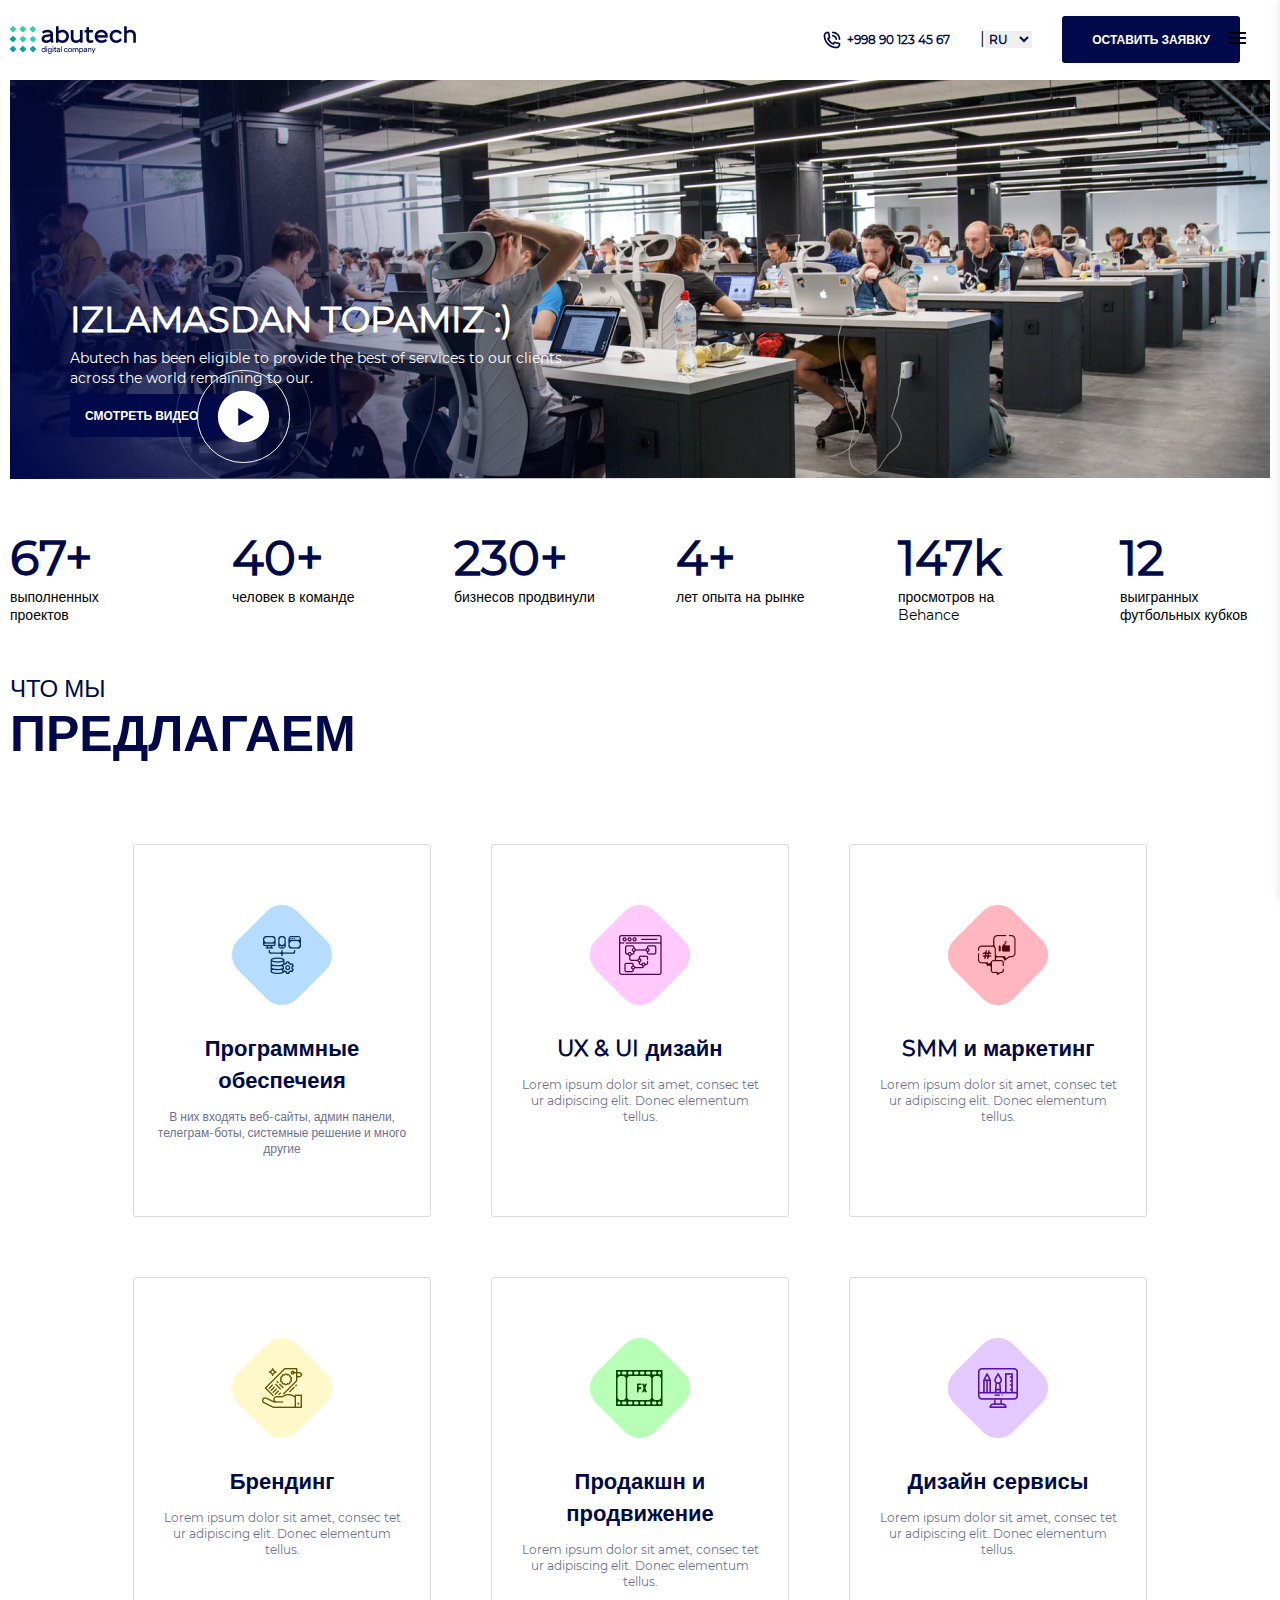
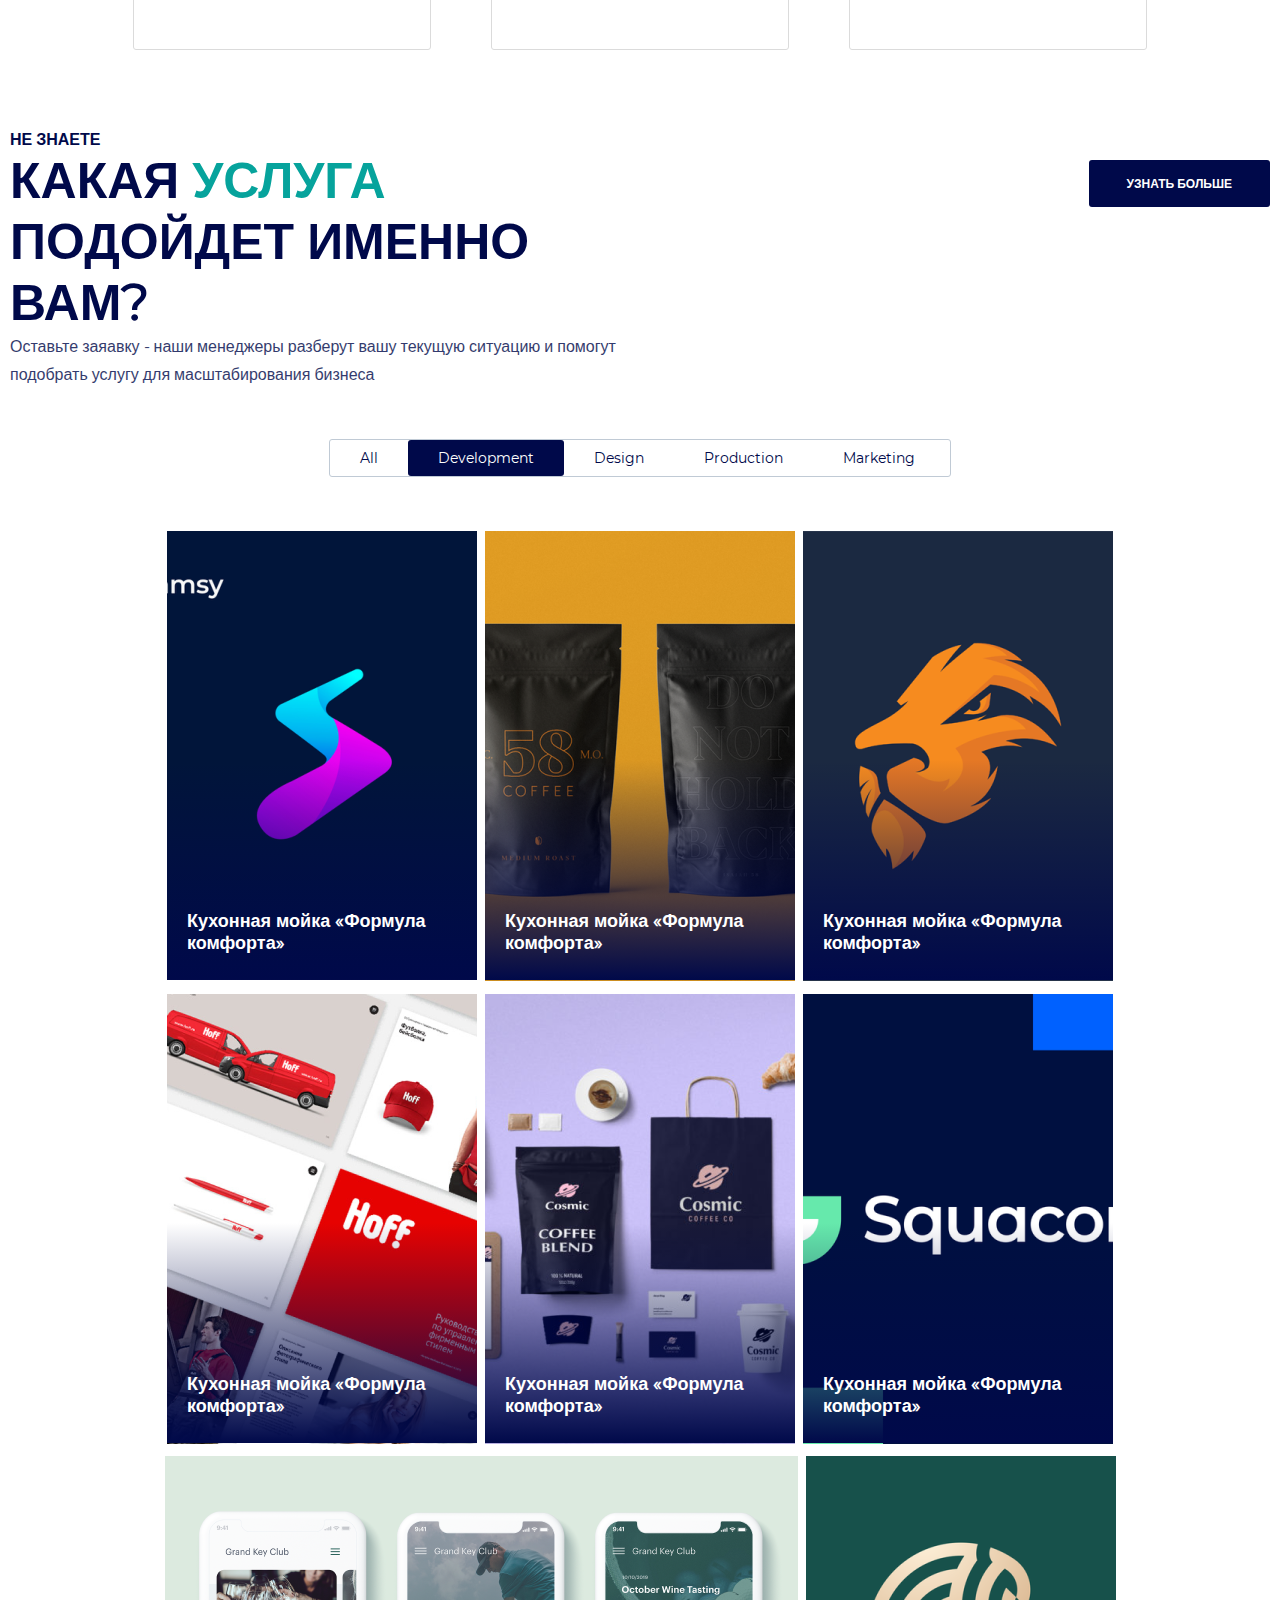
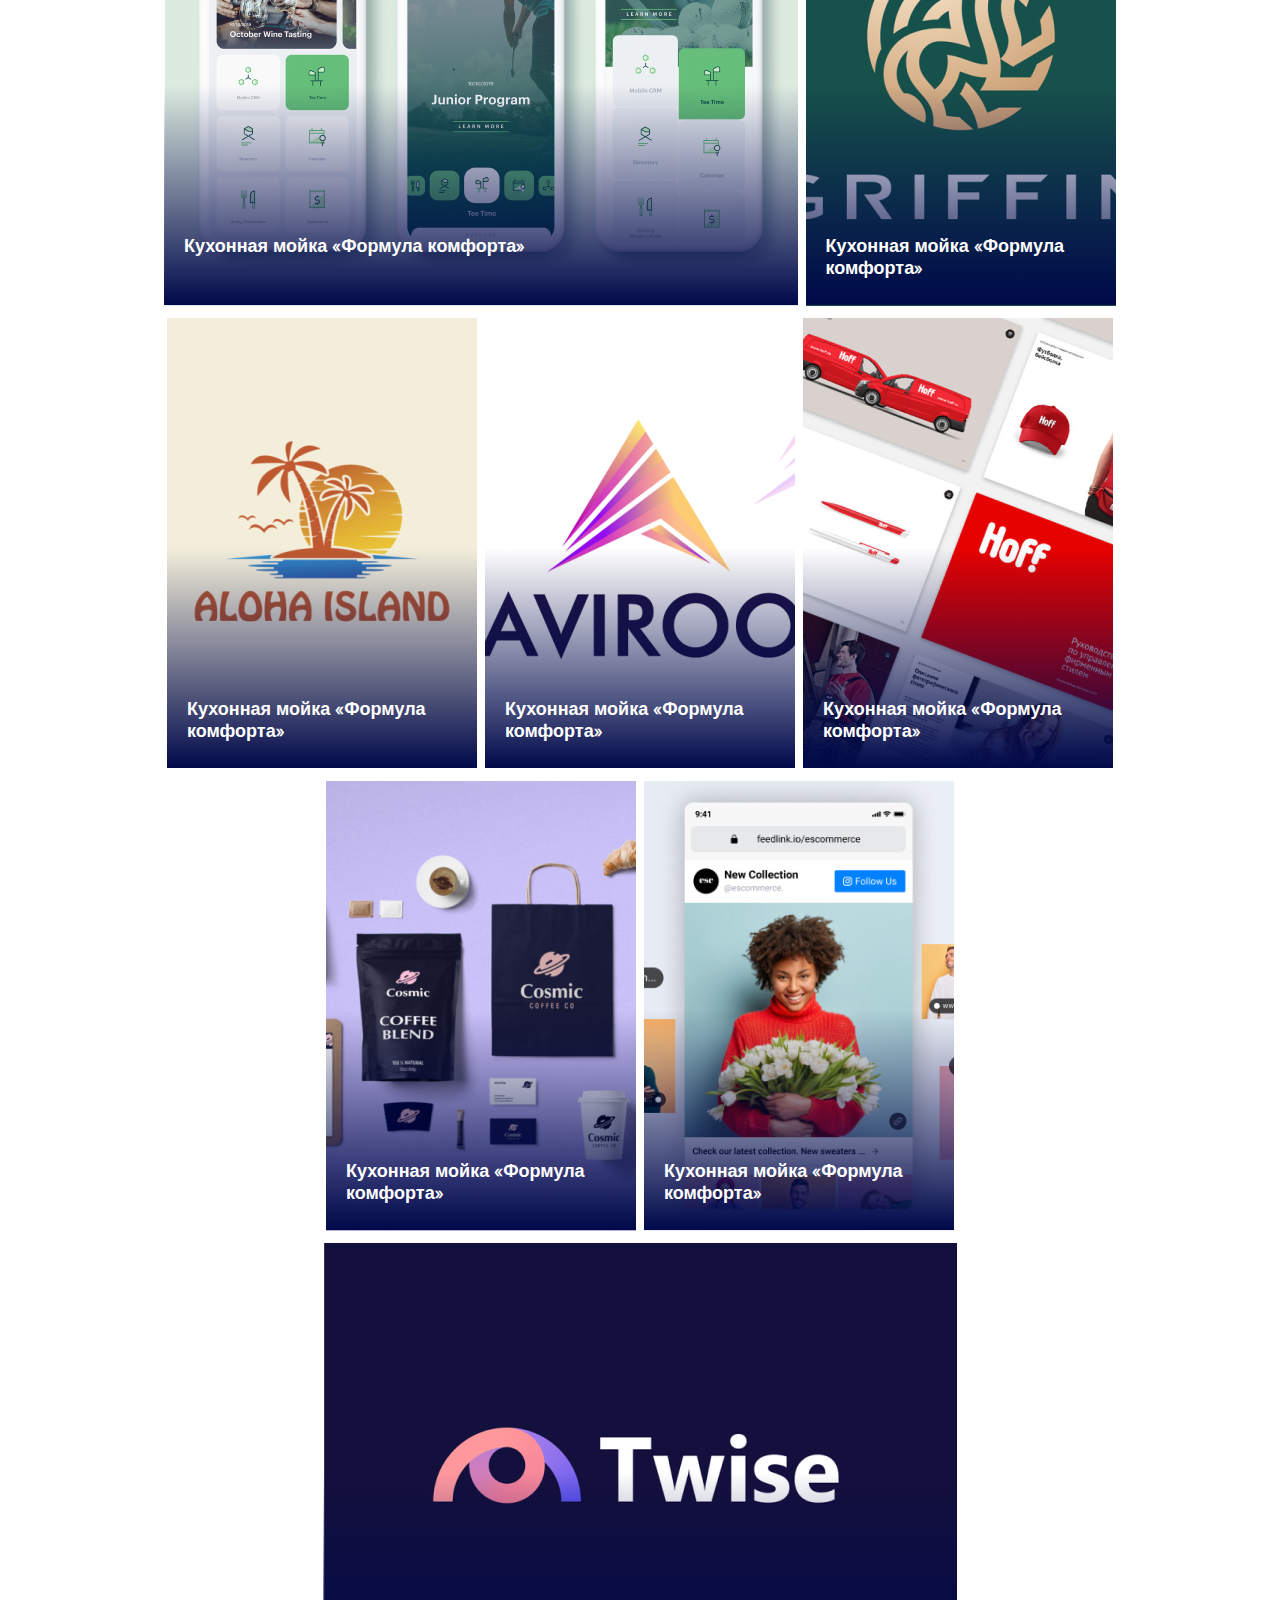
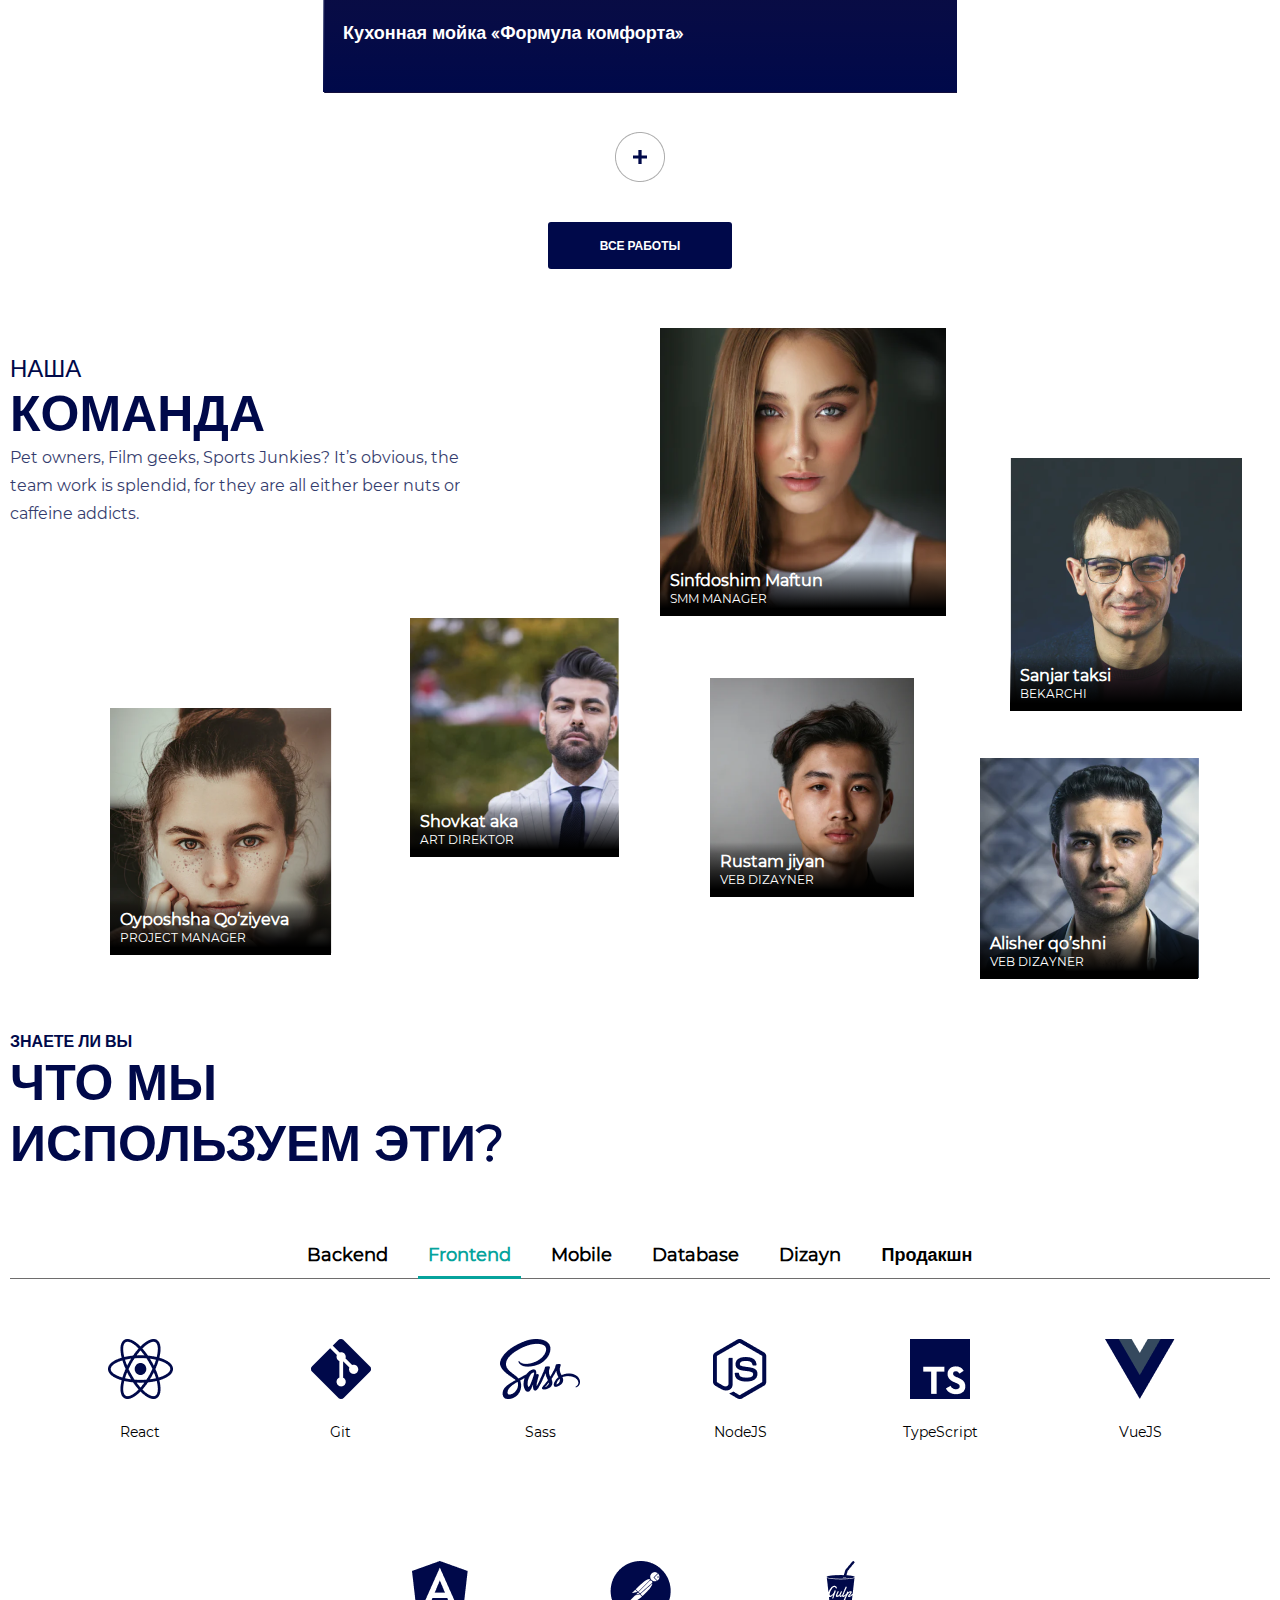
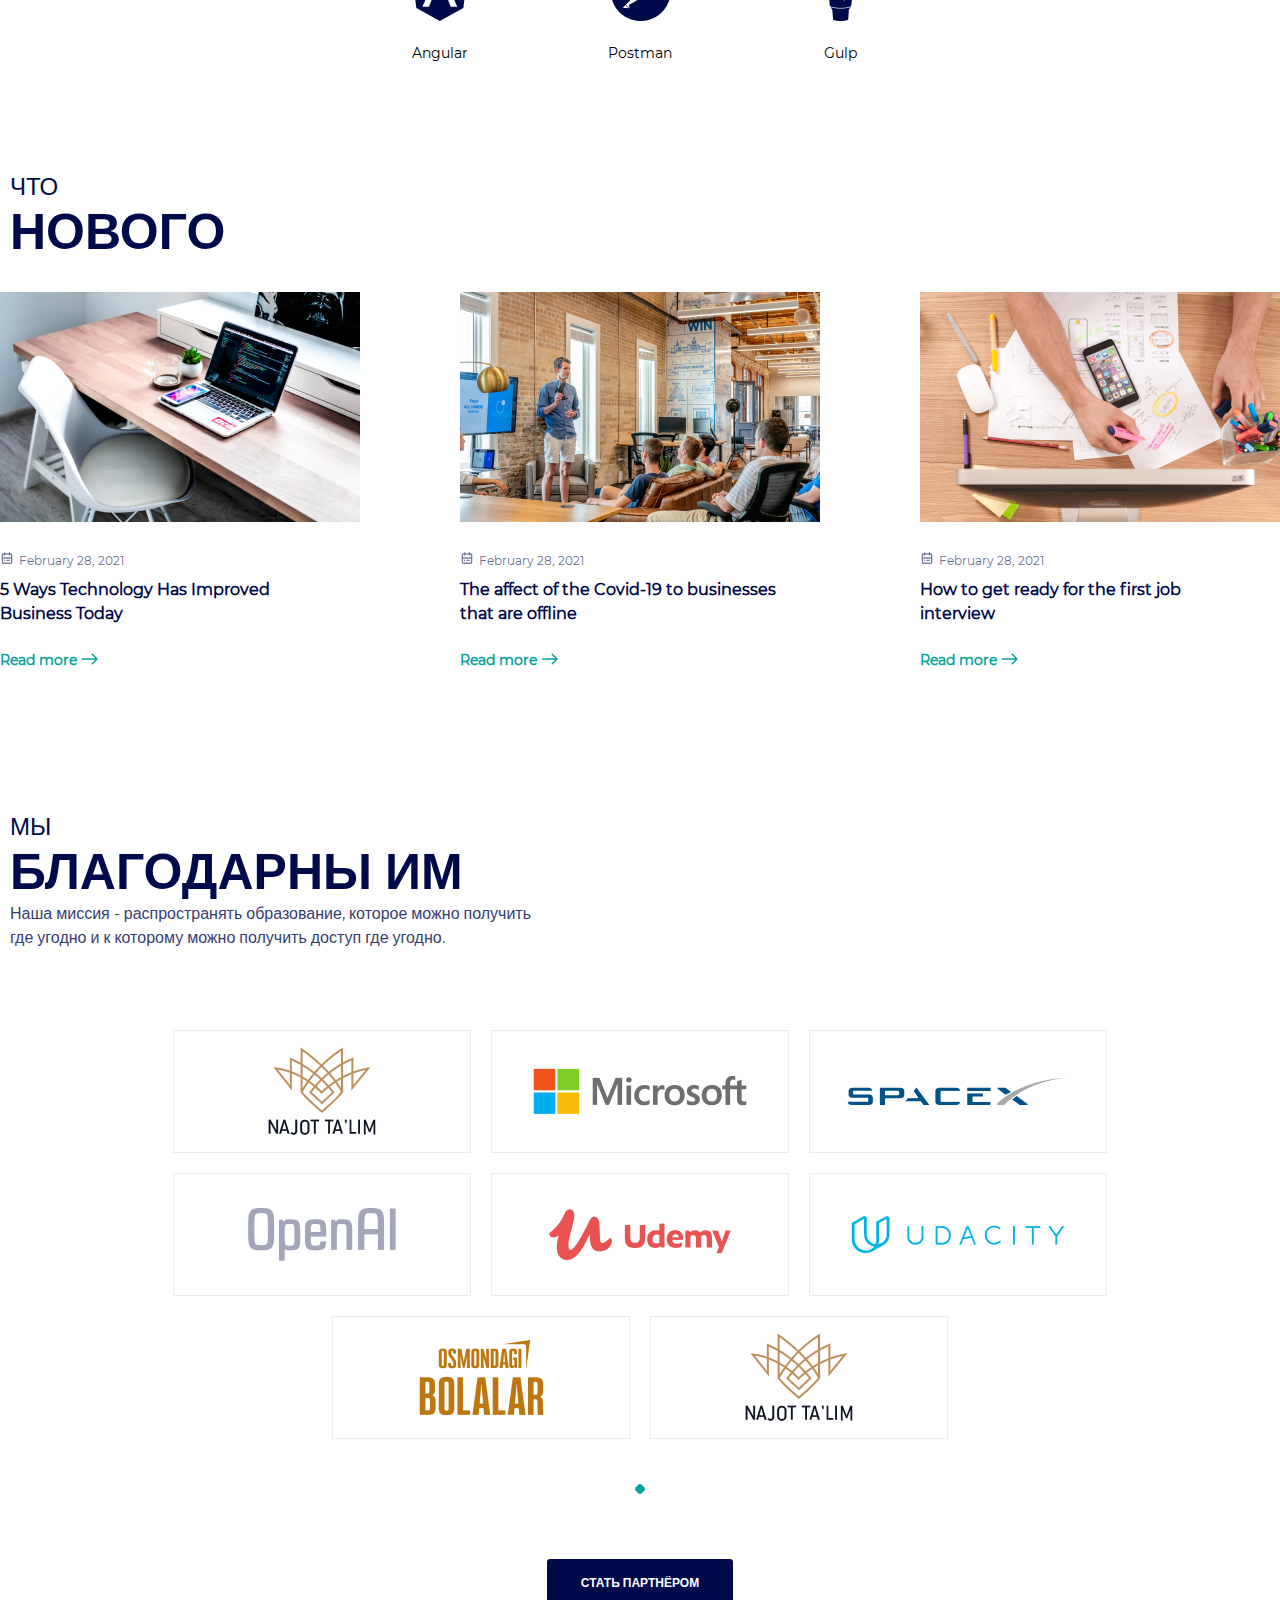
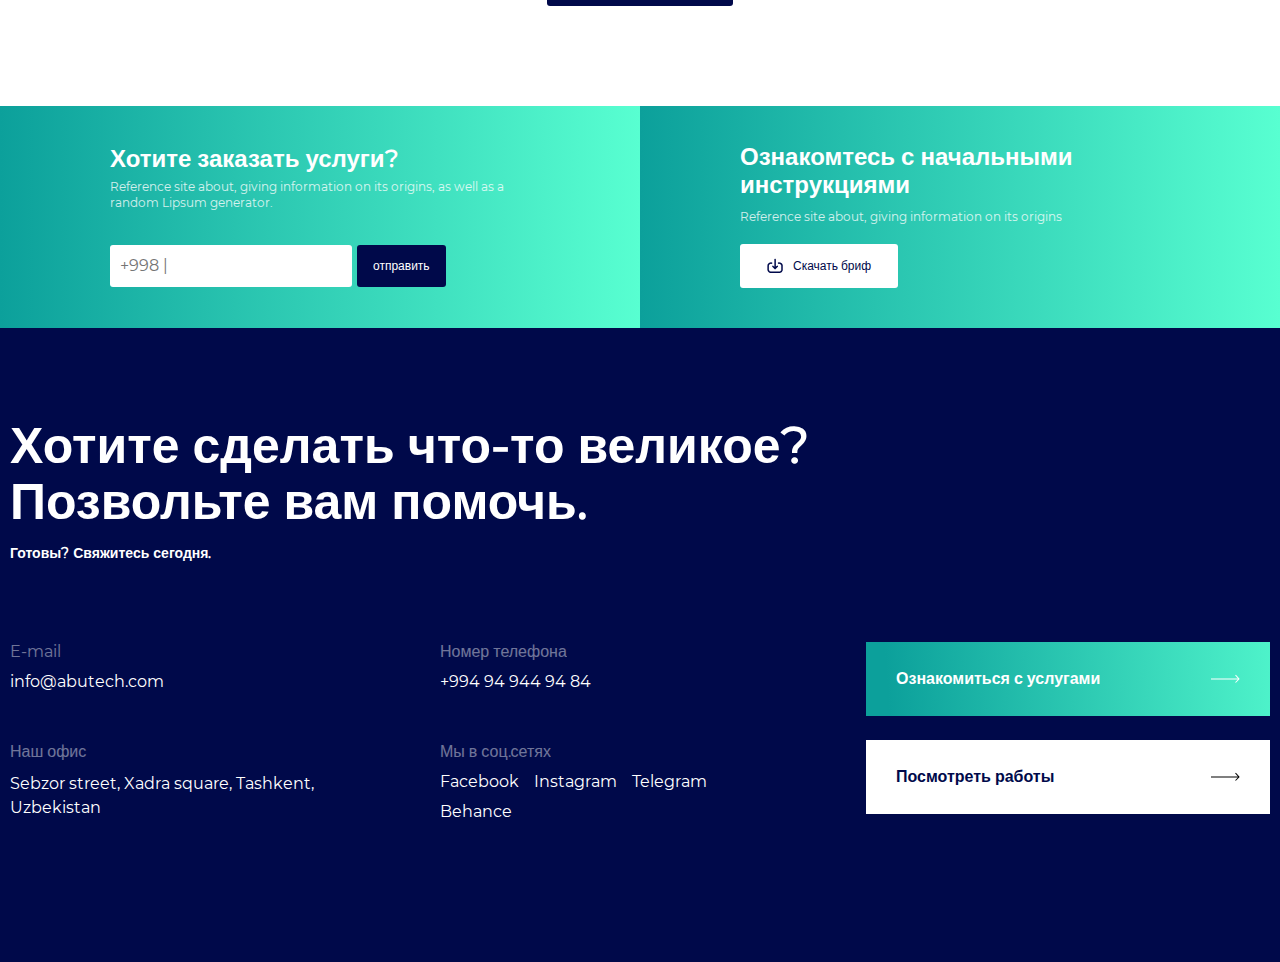
==== commit 987c064b: "Add JS codes" ====
--- a/index.html
+++ b/index.html
@@ -10,6 +10,7 @@
     <link rel="stylesheet" href="./css/main.min.css">
 </head>
 <body>
+    <script src="./js/index.js"></script>
     <header class="header">
         <div class="container">
             <div class="header__wrapper">
